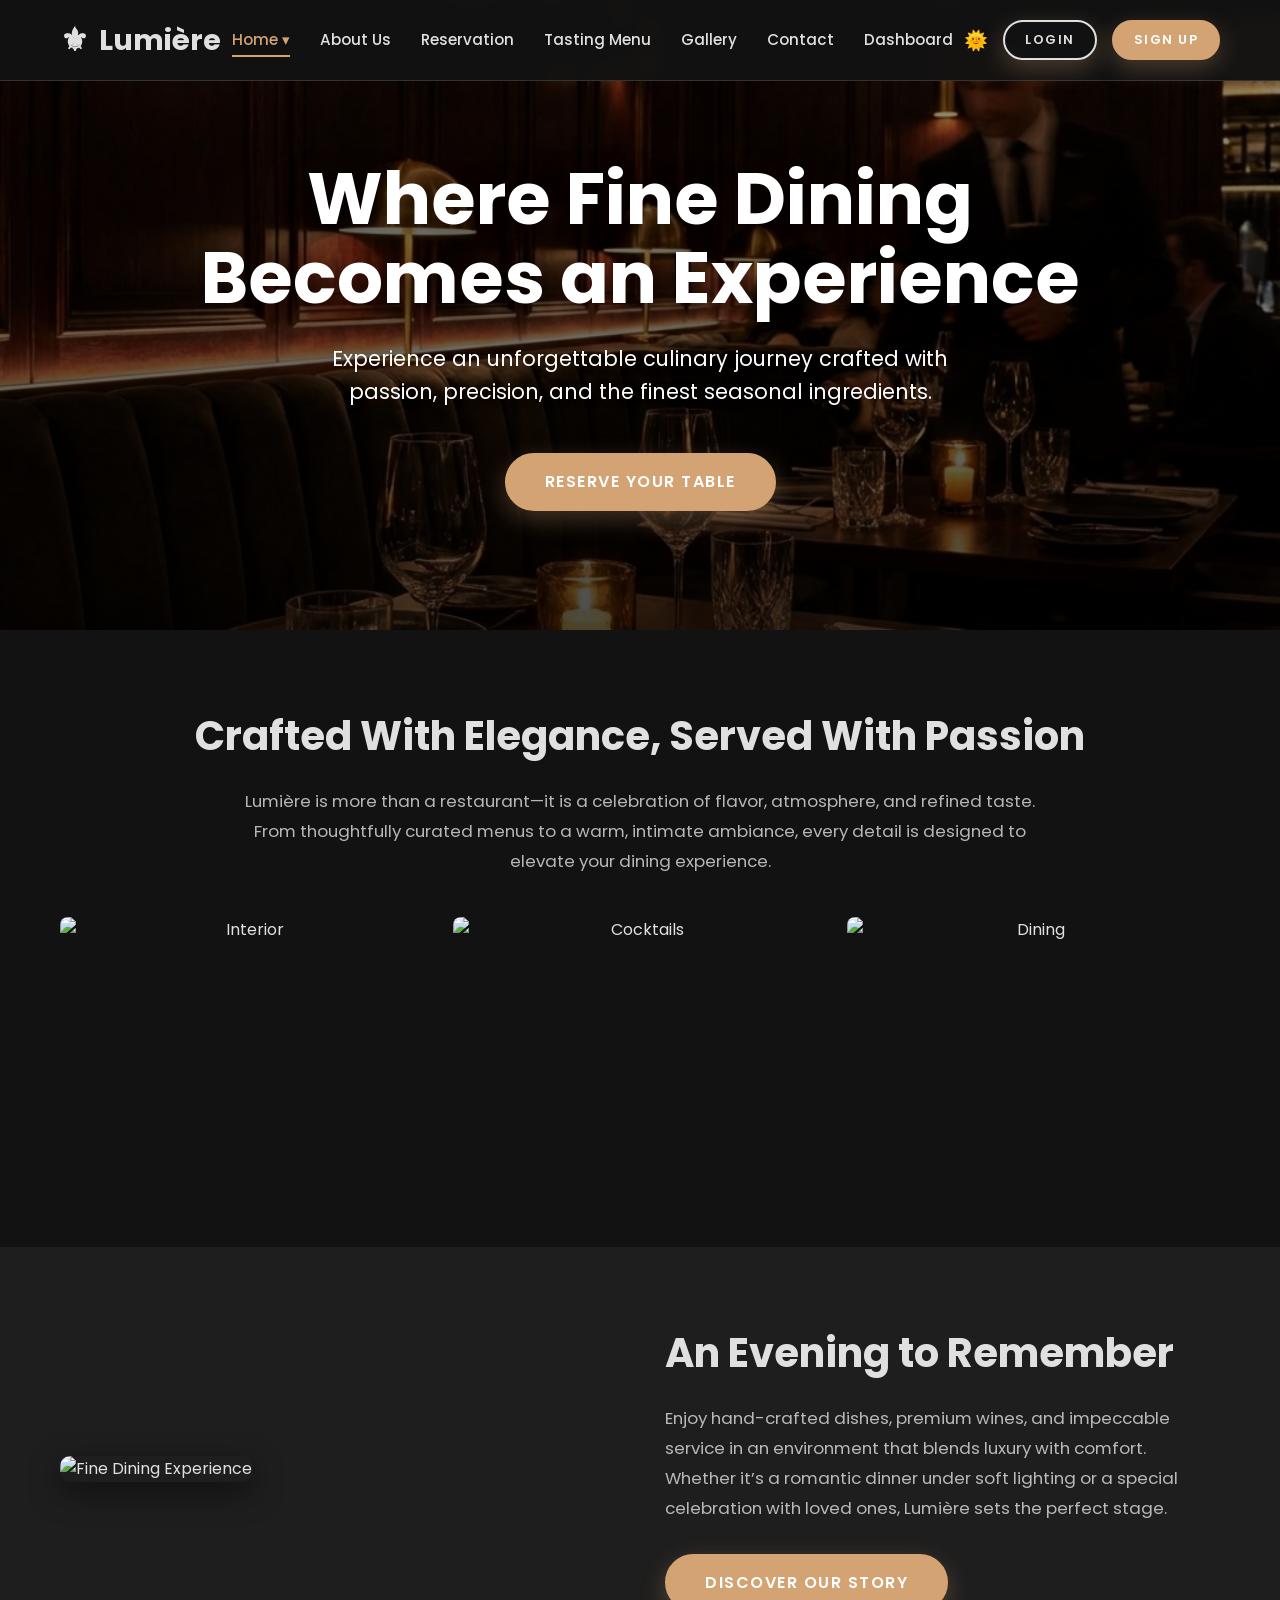
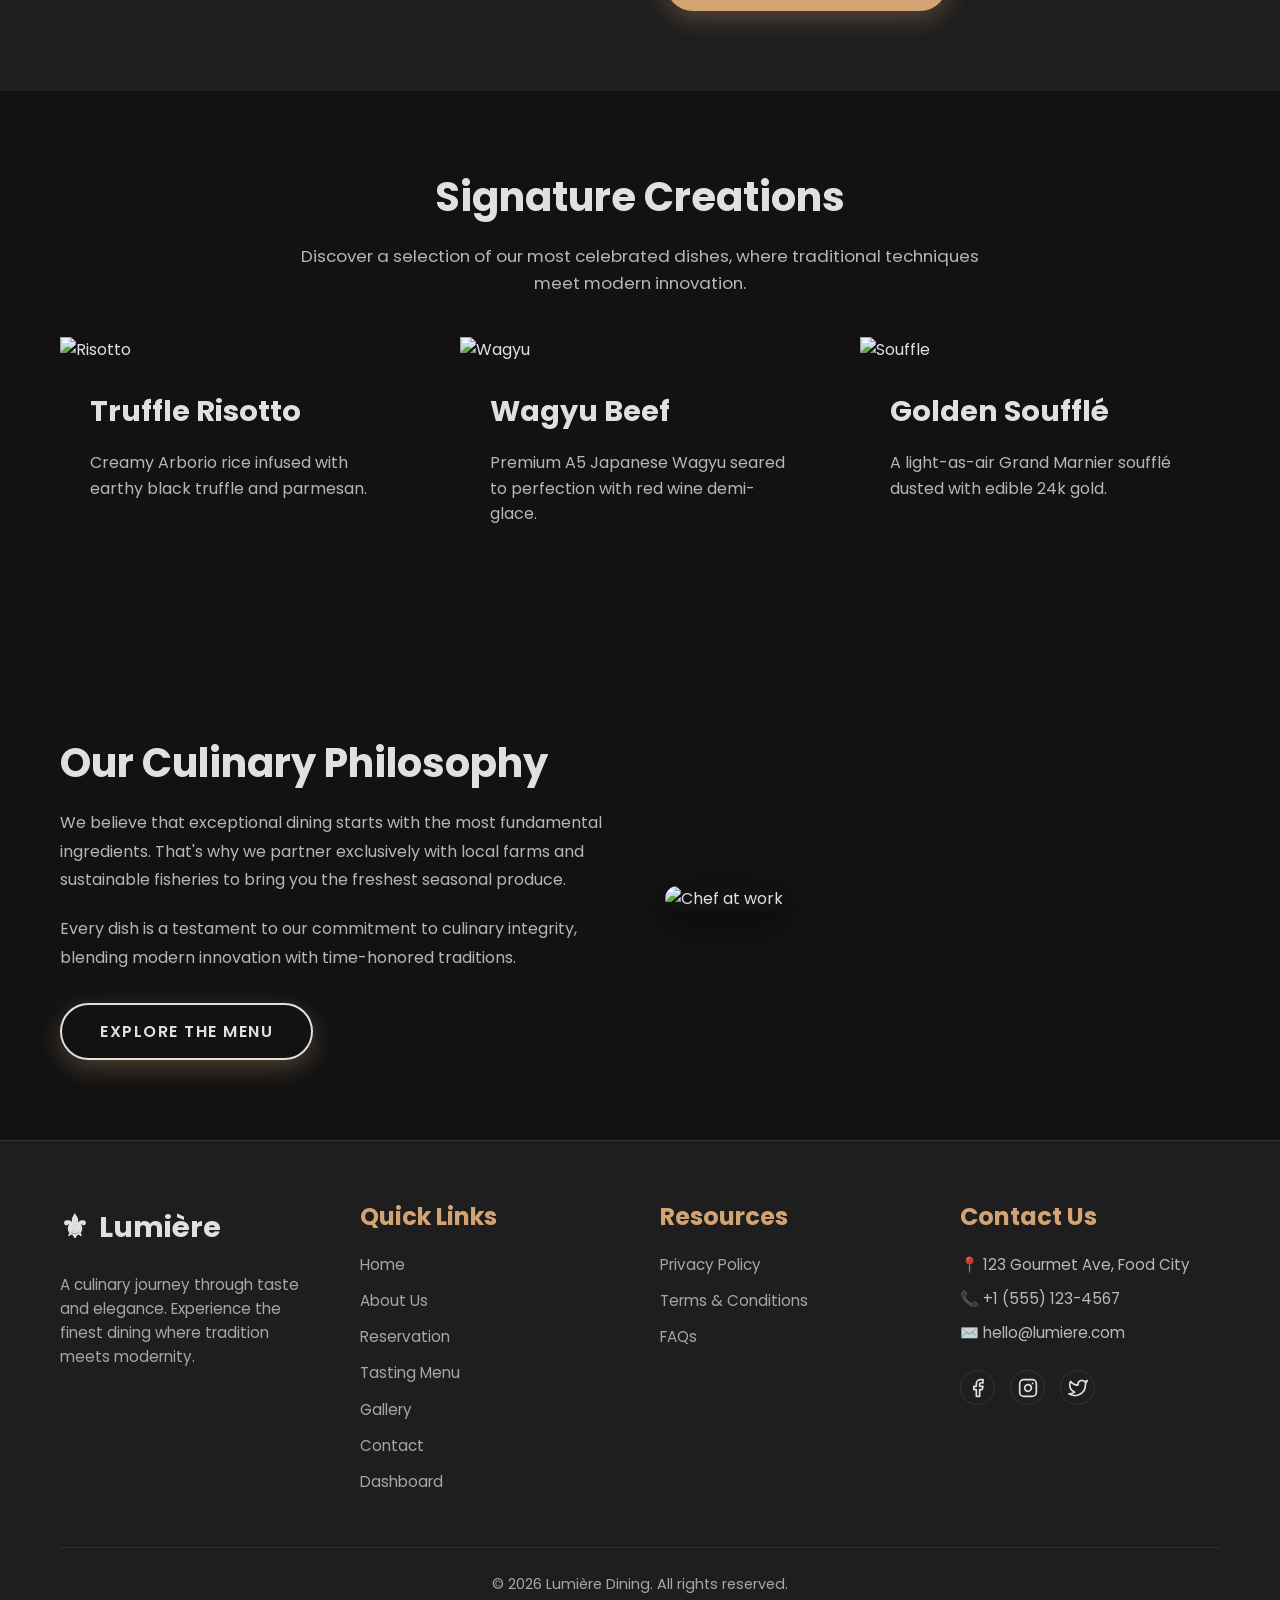
==== index.html @ c0570943 "section" ====
<!DOCTYPE html>
<html lang="en">

<head>
    <meta charset="UTF-8">
    <meta name="viewport" content="width=device-width, initial-scale=1.0">
    <title>Lumière Dining | Premium Culinary Experience</title>
    <link rel="stylesheet" href="css/style.css">
    <link rel="icon"
        href="data:image/svg+xml,<svg xmlns=%22http://www.w3.org/2000/svg%22 viewBox=%220 0 100 100%22><text y=%22.9em%22 font-size=%2290%22>⚜</text></svg>">
</head>

<body data-theme="dark">

    <!-- Header -->
    <header>
        <div class="container">
            <nav class="navbar">
                <a href="index.html" class="logo">
                    <!-- Placeholder Logo -->
                    <span style="font-size: 2rem;">⚜</span> Lumière
                </a>

                <ul class="nav-links">
                    <li class="nav-item dropdown">
                        <a href="index.html" class="active">Home ▾</a>
                        <ul class="dropdown-menu">
                            <li><a href="index.html">Home 1 (Classic)</a></li>
                            <li><a href="home-2.html">Home 2 (Modern)</a></li>
                        </ul>
                    </li>
                    <li class="nav-item"><a href="about.html">About Us</a></li>
                    <li class="nav-item"><a href="reservation.html">Reservation</a></li>
                    <li class="nav-item"><a href="menu.html">Tasting Menu</a></li>
                    <li class="nav-item"><a href="gallery.html">Gallery</a></li>
                    <li class="nav-item"><a href="contact.html">Contact</a></li>
                    <li class="nav-item"><a href="dashboard.html">Dashboard</a></li>
                </ul>

                <div class="nav-buttons">
                    <button class="theme-toggle" id="theme-toggle"><span>🌞</span></button>
                    <a href="login.html" class="btn btn-outline" style="padding: 8px 20px; font-size: 0.8rem;">Login</a>
                    <a href="signup.html" class="btn" style="padding: 8px 20px; font-size: 0.8rem;">Sign Up</a>
                </div>

                <div class="hamburger">☰</div>
            </nav>
        </div>
    </header>

    <!-- Hero Section -->
    <section class="premium-hero" id="hero">
        <div class="hero-content">
            <h1 class="fade-in">Where Fine Dining Becomes an Experience</h1>
            <p class="fade-in">Experience an unforgettable culinary journey crafted with passion, precision, and the
                finest seasonal ingredients.</p>
            <a href="reservation.html" class="btn fade-in">Reserve Your Table</a>
        </div>
    </section>

    <!-- Content Sections (Min 5) -->
    <!-- Section 1: About Preview -->
    <section style="text-align: center;">
        <div class="container">
            <h2 class="fade-in" style="margin-bottom: 24px;">Crafted With Elegance, Served With Passion</h2>
            <p class="fade-in"
                style="max-width: 800px; margin: 0 auto 20px auto; line-height: 1.8; opacity: 0.8; font-size: 1.05rem;">
                Lumière is more than a restaurant—it is a celebration of flavor, atmosphere, and refined taste. From
                thoughtfully curated menus to a warm, intimate ambiance, every detail is designed to elevate your dining
                experience.
            </p>
            <div class="fade-in"
                style="display: grid; grid-template-columns: repeat(auto-fit, minmax(250px, 1fr)); gap: 20px; margin-top: 40px;">
                <img src="https://images.unsplash.com/photo-1517248135467-4c7edcad34c4?auto=format&fit=crop&w=600&q=80"
                    alt="Interior" style="width: 100%; border-radius: 8px; height: 250px; object-fit: cover;">
                <img src="https://images.unsplash.com/photo-1559339352-11d035aa65de?auto=format&fit=crop&w=600&q=80"
                    alt="Cocktails" style="width: 100%; border-radius: 8px; height: 250px; object-fit: cover;">
                <img src="https://images.pexels.com/photos/1267320/pexels-photo-1267320.jpeg?auto=compress&cs=tinysrgb&w=600"
                    alt="Dining" style="width: 100%; border-radius: 8px; height: 250px; object-fit: cover;">
            </div>
        </div>
    </section>

    <!-- Section 2: Signature Experience -->
    <section style="background-color: var(--card-bg);">
        <div class="container signature-experience-grid">
            <div class="slide-in-left">
                <img src="https://images.unsplash.com/photo-1544148103-0773bf10d330?auto=format&fit=crop&w=800&q=80"
                    alt="Fine Dining Experience" style="width: 100%; border-radius: 10px; box-shadow: var(--shadow);">
            </div>
            <div class="fade-in">
                <h2 style="margin-bottom: 24px;">An Evening to Remember</h2>
                <p style="line-height: 1.8; opacity: 0.8; font-size: 1.05rem; margin-bottom: 30px;">
                    Enjoy hand-crafted dishes, premium wines, and impeccable service in an environment that blends
                    luxury
                    with comfort. Whether it’s a romantic dinner under soft lighting or a special celebration with loved
                    ones, Lumière sets the perfect stage.
                </p>
                <a href="about.html" class="btn">Discover Our Story</a>
            </div>
        </div>
    </section>

    <!-- Section 3: Featured Dishes -->
    <section>
        <div class="container">
            <h2 class="fade-in" style="text-align: center; margin-bottom: 20px;">Signature Creations</h2>
            <p class="fade-in"
                style="text-align: center; max-width: 700px; margin: 0 auto 40px auto; opacity: 0.8; line-height: 1.6; font-size: 1.05rem;">
                Discover a selection of our most celebrated dishes, where traditional techniques meet modern innovation.
            </p>
            <div style="display: grid; grid-template-columns: repeat(auto-fit, minmax(300px, 1fr)); gap: 40px;">
                <div class="pop-in menu-card">
                    <div class="menu-img">
                        <img src="https://images.unsplash.com/photo-1626645738196-c2a7c87a8f58?auto=format&fit=crop&w=400&q=80"
                            alt="Risotto">
                    </div>
                    <div style="padding: 30px;">
                        <h3>Truffle Risotto</h3>
                        <p style="opacity: 0.8;">Creamy Arborio rice infused with earthy black truffle and parmesan.</p>
                    </div>
                </div>
                <div class="pop-in menu-card" style="transition-delay: 0.2s;">
                    <div class="menu-img">
                        <img src="https://images.unsplash.com/photo-1544025162-d76694265947?auto=format&fit=crop&w=400&q=80"
                            alt="Wagyu">
                    </div>
                    <div style="padding: 30px;">
                        <h3>Wagyu Beef</h3>
                        <p style="opacity: 0.8;">Premium A5 Japanese Wagyu seared to perfection with red wine
                            demi-glace.</p>
                    </div>
                </div>
                <div class="pop-in menu-card" style="transition-delay: 0.3s;">
                    <div class="menu-img">
                        <img src="https://images.unsplash.com/photo-1579372786545-d24232daf58c?auto=format&fit=crop&w=400&q=80"
                            alt="Souffle">
                    </div>
                    <div style="padding: 30px;">
                        <h3>Golden Soufflé</h3>
                        <p style="opacity: 0.8;">A light-as-air Grand Marnier soufflé dusted with edible 24k gold.</p>
                    </div>
                </div>
            </div>
        </div>
    </section>

    <!-- Section 5: Culinary Standards -->
    <section>
        <div class="container"
            style="display: grid; grid-template-columns: repeat(auto-fit, minmax(300px, 1fr)); gap: 50px; align-items: center;">
            <div class="fade-in">
                <h2>Our Culinary Philosophy</h2>
                <p style="opacity: 0.8; line-height: 1.8; margin-top: 20px;">
                    We believe that exceptional dining starts with the most fundamental ingredients. That's why we
                    partner exclusively with local farms and sustainable fisheries to bring you the freshest seasonal
                    produce.
                </p>
                <p style="opacity: 0.8; line-height: 1.8; margin-top: 15px;">
                    Every dish is a testament to our commitment to culinary integrity, blending modern innovation with
                    time-honored traditions.
                </p>
                <div style="margin-top: 30px;">
                    <a href="menu.html" class="btn btn-outline">Explore the Menu</a>
                </div>
            </div>
            <div class="slide-in-right">
                <img src="https://images.unsplash.com/photo-1600565193348-f74bd3c7ccdf?auto=format&fit=crop&w=800&q=80"
                    alt="Chef at work" style="width: 100%; border-radius: 15px; box-shadow: var(--shadow);">
            </div>
        </div>
    </section>

    <!-- Footer -->
    <footer>
        <div class="container">
            <div class="footer-content">
                <!-- Section 1: Logo & Description -->
                <div class="footer-section">
                    <div class="logo">
                        <span style="font-size: 2rem;">⚜</span> Lumière
                    </div>
                    <p style="margin-top: 20px; opacity: 0.7;">
                        A culinary journey through taste and elegance. Experience the finest dining where tradition
                        meets modernity.
                    </p>
                </div>

                <!-- Section 2: Quick Links -->
                <div class="footer-section">
                    <h3>Quick Links</h3>
                    <ul class="footer-links">
                        <li><a href="index.html">Home</a></li>
                        <li><a href="about.html">About Us</a></li>
                        <li><a href="reservation.html">Reservation</a></li>
                        <li><a href="menu.html">Tasting Menu</a></li>
                        <li><a href="gallery.html">Gallery</a></li>
                        <li><a href="contact.html">Contact</a></li>
                        <li><a href="dashboard.html">Dashboard</a></li>
                    </ul>
                </div>

                <!-- Section 3: Resources -->
                <div class="footer-section">
                    <h3>Resources</h3>
                    <ul class="footer-links">
                        <li><a href="#">Privacy Policy</a></li>
                        <li><a href="#">Terms & Conditions</a></li>
                        <li><a href="#">FAQs</a></li>
                    </ul>
                </div>

                <!-- Section 4: Contact Info -->
                <div class="footer-section">
                    <h3>Contact Us</h3>
                    <div style="opacity: 0.8; margin-bottom: 20px;">
                        <p style="margin-bottom: 10px;">📍 123 Gourmet Ave, Food City</p>
                        <p style="margin-bottom: 10px;">📞 +1 (555) 123-4567</p>
                        <p>✉️ hello@lumiere.com</p>
                    </div>
                    <div class="social-icons">
                        <a href="#" class="social-icon" title="Facebook">
                            <svg viewBox="0 0 24 24" width="20" height="20" stroke="currentColor" stroke-width="2"
                                fill="none" stroke-linecap="round" stroke-linejoin="round">
                                <path d="M18 2h-3a5 5 0 0 0-5 5v3H7v4h3v8h4v-8h3l1-4h-4V7a1 1 0 0 1 1-1h3z"></path>
                            </svg>
                        </a>
                        <a href="#" class="social-icon" title="Instagram">
                            <svg viewBox="0 0 24 24" width="20" height="20" stroke="currentColor" stroke-width="2"
                                fill="none" stroke-linecap="round" stroke-linejoin="round">
                                <rect x="2" y="2" width="20" height="20" rx="5" ry="5"></rect>
                                <path d="M16 11.37A4 4 0 1 1 12.63 8 4 4 0 0 1 16 11.37z"></path>
                                <line x1="17.5" y1="6.5" x2="17.51" y2="6.5"></line>
                            </svg>
                        </a>
                        <a href="#" class="social-icon" title="Twitter">
                            <svg viewBox="0 0 24 24" width="20" height="20" stroke="currentColor" stroke-width="2"
                                fill="none" stroke-linecap="round" stroke-linejoin="round">
                                <path
                                    d="M23 3a10.9 10.9 0 0 1-3.14 1.53 4.48 4.48 0 0 0-7.86 3v1A10.66 10.66 0 0 1 3 4s-4 9 5 13a11.64 11.64 0 0 1-7 2c9 5 20 0 20-11.5a4.5 4.5 0 0 0-.08-.83A7.72 7.72 0 0 0 23 3z">
                                </path>
                            </svg>
                        </a>
                    </div>
                </div>
            </div>

            <div class="footer-bottom">
                &copy; 2026 Lumière Dining. All rights reserved.
            </div>
        </div>
    </footer>

    <!-- Back to Top Button -->
    <button id="back-to-top" title="Go to top">↑</button>

    <script src="js/main.js"></script>
</body>

</html>
---- css/style.css ----
@import url('https://fonts.googleapis.com/css2?family=Poppins:ital,wght@0,300;0,400;0,500;0,600;0,700;1,400&display=swap');

:root {
    /* Light Theme */
    --bg-color: #f8f5f2;
    --text-color: #2c2c2c;
    --primary-color: #d4a373;
    /* Gold/Bronze */
    --secondary-color: #2c2c2c;
    --accent-color: #e07a5f;
    --nav-bg: rgba(255, 255, 255, 0.95);
    --card-bg: #ffffff;
    --shadow: 0 10px 30px rgba(0, 0, 0, 0.1);
    --border-color: #e5e5e5;
}

[data-theme="dark"] {
    /* Dark Theme */
    --bg-color: #121212;
    --text-color: #e0e0e0;
    --primary-color: #d4a373;
    --secondary-color: #ffffff;
    --accent-color: #e07a5f;
    --nav-bg: rgba(18, 18, 18, 0.95);
    --card-bg: #1e1e1e;
    --shadow: 0 10px 30px rgba(0, 0, 0, 0.5);
    --border-color: #333333;
}

* {
    margin: 0;
    padding: 0;
    box-sizing: border-box;
}

html {
    scroll-behavior: smooth;
    font-size: 16px;
}

body {
    font-family: 'Poppins', sans-serif;
    background-color: var(--bg-color);
    color: var(--text-color);
    transition: background-color 0.3s ease, color 0.3s ease;
    overflow-x: hidden;
    line-height: 1.6;
    overflow-wrap: break-word;
    word-wrap: break-word;
}

h1,
h2,
h3,
h4,
h5,
h6 {
    font-family: 'Poppins', sans-serif;
    font-weight: 700;
    line-height: 1.3;
    overflow-wrap: break-word;
    /* Ensure headings wrap on mobile */
    word-wrap: break-word;
}

h1 {
    font-size: 3.5rem;
}

h2 {
    font-size: 2.5rem;
}

h3 {
    font-size: 1.8rem;
}

@media (max-width: 768px) {
    h1 {
        font-size: 2.5rem;
    }

    h2 {
        font-size: 2rem;
    }

    h3 {
        font-size: 1.5rem;
    }

    p {
        font-size: 1rem;
    }
}

@media (max-width: 480px) {
    h1 {
        font-size: 1.8rem;
        /* Slightly smaller for very small screens */
    }

    h2 {
        font-size: 1.5rem;
    }

    h3 {
        font-size: 1.2rem;
    }
}

/* Responsive Image Class */
.responsive-landscape-img {
    width: 100%;
    height: 500px;
    object-fit: cover;
    border-radius: 20px;
    box-shadow: var(--shadow);
}

@media (max-width: 768px) {
    .responsive-landscape-img {
        height: 350px;
    }
}

@media (max-width: 480px) {
    .responsive-landscape-img {
        height: 250px;
    }
}

a {
    text-decoration: none;
    color: inherit;
    transition: all 0.3s ease;
}

ul {
    list-style: none;
}

/* Container */
.container {
    max-width: 1200px;
    margin: 0 auto;
    padding: 0 20px;
}

section {
    padding: 120px 0;
    /* Editorial spacing for premium feel */
}

/* Button Styles */
.btn {
    display: inline-block;
    padding: 14px 38px;
    background-color: var(--primary-color);
    color: #ffffff;
    font-family: 'Poppins', sans-serif;
    font-size: 1rem;
    font-weight: 600;
    text-transform: uppercase;
    letter-spacing: 1.5px;
    border-radius: 50px;
    /* Pillow shape */
    border: 2px solid var(--primary-color);
    cursor: pointer;
    transition: all 0.4s cubic-bezier(0.165, 0.84, 0.44, 1);
    box-shadow: 0 8px 25px rgba(212, 163, 115, 0.3);
}

.btn:hover {
    background-color: transparent;
    color: var(--primary-color);
    transform: translateY(-5px);
    box-shadow: 0 15px 35px rgba(212, 163, 115, 0.5);
}

.btn-outline {
    background-color: transparent;
    border: 2px solid var(--text-color);
    color: var(--text-color);
}

.btn-outline:hover {
    background-color: var(--text-color);
    color: var(--bg-color);
}

/* Header & Navbar */
header {
    position: fixed;
    top: 0;
    left: 0;
    width: 100%;
    z-index: 1000;
    background-color: var(--nav-bg);
    backdrop-filter: blur(10px);
    border-bottom: 1px solid var(--border-color);
    transition: all 0.3s ease;
}

.navbar {
    display: flex;
    justify-content: space-between;
    align-items: center;
    height: 80px;
}

.logo {
    font-family: 'Poppins', sans-serif;
    font-size: 1.8rem;
    font-weight: 700;
    display: flex;
    align-items: center;
    gap: 10px;
}

.logo img {
    height: 40px;
    width: auto;
}

.nav-links {
    display: flex;
    gap: 30px;
}

.nav-item {
    position: relative;
    font-weight: 500;
    font-size: 0.95rem;
}

.nav-item a:hover,
.nav-item a.active {
    color: var(--primary-color);
}

.nav-item a.active::after {
    content: '';
    position: absolute;
    bottom: -5px;
    left: 0;
    width: 100%;
    height: 2px;
    background-color: var(--primary-color);
}

/* Dropdown */
.dropdown {
    position: relative;
}

.dropdown-menu {
    position: absolute;
    top: 100%;
    left: 0;
    background-color: var(--card-bg);
    min-width: 180px;
    box-shadow: var(--shadow);
    opacity: 0;
    visibility: hidden;
    transform: translateY(10px);
    transition: all 0.3s ease;
    border-radius: 8px;
    padding: 10px 0;
    z-index: 1001;
}

.dropdown:hover .dropdown-menu {
    opacity: 1;
    visibility: visible;
    transform: translateY(0);
}

.dropdown-menu li a {
    display: block;
    padding: 10px 20px;
    color: var(--text-color);
}

.dropdown-menu li a:hover {
    background-color: rgba(212, 163, 115, 0.1);
    color: var(--primary-color);
    padding-left: 25px;
    /* Slight movement */
}

/* Nav Buttons */
.nav-buttons {
    display: flex;
    align-items: center;
    gap: 15px;
}

.theme-toggle {
    background: none;
    border: none;
    cursor: pointer;
    font-size: 1.2rem;
    color: var(--text-color);
    transition: transform 0.3s ease;
}

.theme-toggle:hover {
    transform: rotate(15deg);
}

/* Animations */
/* Mobile Navbar Fix for Overflow */
@media (max-width: 550px) {
    .container {
        padding: 0 15px;
        /* Reduced padding to give more space for content */
    }

    .navbar {
        height: 70px;
    }

    .logo {
        font-size: 1.3rem;
    }

    .nav-buttons .btn,
    .nav-buttons .btn-outline {
        display: none;
        /* Hide buttons on mobile to prevent navbar crowding */
    }

    .theme-toggle {
        font-size: 1.1rem;
    }

    .hamburger {
        font-size: 1.4rem;
        margin-left: 5px;
    }
}

.fade-in {
    opacity: 0;
    transform: translateY(20px);
    transition: opacity 0.8s ease, transform 0.8s ease;
}

.fade-in.visible {
    opacity: 1;
    transform: translateY(0);
}

.slide-in-left {
    opacity: 0;
    transform: translateX(-50px);
    transition: opacity 0.8s ease, transform 0.8s ease;
}

.slide-in-left.visible {
    opacity: 1;
    transform: translateX(0);
}

.reveal-text {
    position: relative;
    overflow: hidden;
}

.reveal-text::after {
    content: '';
    position: absolute;
    top: 0;
    left: 0;
    width: 100%;
    height: 100%;
    background-color: var(--primary-color);
    transform: translateX(-100%);
    transition: transform 0.6s cubic-bezier(0.77, 0, 0.175, 1);
}

.reveal-text.visible::after {
    transform: translateX(100%);
}

.pop-in {
    opacity: 0;
    transform: scale(0.9);
    transition: opacity 0.6s cubic-bezier(0.175, 0.885, 0.32, 1.275), transform 0.6s cubic-bezier(0.175, 0.885, 0.32, 1.275);
}

.pop-in.visible {
    opacity: 1;
    transform: scale(1);
}

/* Mobile Menu */
.hamburger {
    display: none;
    cursor: pointer;
}

/* Unified Premium Hero System */
.premium-hero {
    position: relative;
    width: 100%;
    min-height: 70vh;
    /* Consistent hero height across pages */
    display: flex;
    flex-direction: column;
    align-items: center;
    justify-content: center;
    text-align: center;
    color: #ffffff;
    overflow: hidden;
    padding: 120px 20px 80px 20px;
    background-size: cover;
    background-position: center;
    background-repeat: no-repeat;
}

.premium-hero::before {
    content: '';
    position: absolute;
    top: 0;
    left: 0;
    width: 100%;
    height: 100%;
    background: linear-gradient(rgba(0, 0, 0, 0.4), rgba(0, 0, 0, 0.7));
    z-index: 1;
}

.hero-content {
    position: relative;
    z-index: 2;
    max-width: 900px;
    width: 100%;
    display: flex;
    flex-direction: column;
    align-items: center;
    justify-content: center;
}

.hero-content h1 {
    font-size: 4.5rem;
    /* Bold, editorial typography */
    margin: 0 0 24px 0;
    /* Reset for perfect centering */
    line-height: 1.1;
    font-weight: 700;
    text-shadow: 0 10px 30px rgba(0, 0, 0, 0.5);
}

.hero-content p {
    font-size: 1.3rem;
    margin: 0 0 45px 0;
    /* Clear spacing before button */
    max-width: 700px;
    opacity: 0.95;
    line-height: 1.6;
    text-shadow: 0 2px 10px rgba(0, 0, 0, 0.3);
}

@media (max-width: 768px) {
    .premium-hero {
        min-height: 50vh;
        padding: 100px 20px 60px 20px;
    }

    .hero-content h1 {
        font-size: 2.8rem;
    }

    .hero-content p {
        font-size: 1.1rem;
    }
}

/* Default Hero Styles (Desktop) */
#hero {
    background-image: url('../images/hero_bg.jpg');
}

/* Home 2 Tablet & Mobile Fixes */
.reservation-grid,
.contact-grid {
    gap: 30px;
}

/* Specific Home 2 Mobile Query to fix Image Visibility and Stacking */
@media (max-width: 768px) {

    /* Home 2 Hero Specifics */
    .home2-hero-container {
        display: flex !important;
        flex-direction: column-reverse !important;
        /* Forces Image (2nd child) to be on TOP */
        gap: 20px !important;
    }

    .home2-hero-image {
        width: 100% !important;
        max-width: 100% !important;
    }

    .home2-hero-image>div {
        height: 300px !important;
        /* Ensure image has explicit height on mobile */
        max-width: 100% !important;
    }

    .home2-hero-text h1 {
        font-size: 1.8rem !important;
        /* Balanced size for mobile - not too small, not too big */
        line-height: 1.2;
    }

    .home2-hero-text p {
        font-size: 1rem !important;
        max-width: 100% !important;
    }

    /* General responsive padding adjustments */
    section {
        padding: 60px 0 !important;
        /* Balanced spacing */
        min-height: auto !important;
        /* Allow sections to shrink */
    }
}

/* Tablet Optimizations for Home 2 */
@media (max-width: 1024px) {
    .home2-hero {
        padding-top: 120px !important;
        /* Account for navbar */
        min-height: auto !important;
        padding-bottom: 40px !important;
    }

    .home2-hero-container {
        gap: 30px;
    }

    /* Ensure no massive gaps throughout the page on tablet */
    section {
        padding: 50px 0;
    }
}


@media (max-width: 968px) {
    .nav-links {
        display: none;
        position: absolute;
        top: 80px;
        left: 0;
        width: 100%;
        background-color: var(--nav-bg);
        /* Use nav-bg for consistency */
        flex-direction: column;
        padding: 30px 20px;
        box-shadow: var(--shadow);
        border-bottom: 2px solid var(--primary-color);
        z-index: 1000;
        text-align: center;
    }

    .nav-links.active {
        display: flex;
    }

    .nav-item {
        font-size: 1.2rem;
        margin-bottom: 20px;
    }

    .hamburger {
        display: block;
        font-size: 1.6rem;
    }

    .dropdown-menu {
        position: static;
        opacity: 1;
        visibility: visible;
        transform: none;
        box-shadow: none;
        background: transparent;
        padding: 0;
        margin-top: 10px;
    }
}

/* Section Basics - Optimized Spacing */
section {
    padding: 80px 0;
    /* Increased for better breathing room */
    position: relative;
    /* Ensure containment */
    z-index: 1;
    /* Prevent overlap issues */
}

/* Ensure sections with background images have proper spacing and behavior */
section[style*="background"] {
    padding: 80px 0 !important;
    background-size: cover !important;
    background-position: center !important;
    background-repeat: no-repeat !important;
}

/* Global Heading Spacing & Consistency */
h1,
h2,
h3 {
    margin-bottom: 20px;
    /* Standardized from 24px/various */
}

p {
    margin-bottom: 20px;
    /* Consistent paragraph spacing */
}

/* Stats Header Styling */
.stats-header {
    text-align: center;
    max-width: 800px;
    margin: 0 auto 50px auto;
}

.stats-header h2 {
    margin-bottom: 20px;
    font-size: 2.5rem;
}

.stats-header p {
    font-size: 1.1rem;
    line-height: 1.8;
    opacity: 0.9;
}

/* Tablet Optimizations */
@media (max-width: 1024px) {
    section {
        padding: 60px 0;
    }

    section[style*="background"] {
        padding: 80px 0 !important;
    }
}

/* Mobile Optimizations */
@media (max-width: 768px) {
    section {
        padding: 50px 0 !important;
        /* Force compact but adequate spacing */
    }

    section[style*="background"] {
        padding: 60px 0 !important;
    }

    .stats-header h2 {
        font-size: 2rem;
    }
}

/* About Page Layout */
.about-content-grid {
    display: grid;
    grid-template-columns: 1fr 1fr;
    gap: 60px;
    align-items: center;
    margin-bottom: 60px;
    /* Reduced from 100px */
}

.about-content-grid.reverse {
    direction: rtl;
    /* Swap columns on desktop visually */
}

.about-content-grid.reverse>* {
    direction: ltr;
    /* Reset text direction for children */
}

/* Global Responsive Image */
img {
    max-width: 100%;
    height: auto;
    object-fit: cover;
}

@media (max-width: 768px) {
    .container {
        padding: 0 20px;
    }

    .about-content-grid {
        display: flex;
        flex-direction: column;
        margin-bottom: 60px;
        gap: 40px;
        direction: ltr !important;
        text-align: center;
        /* Center text on mobile */
    }

    .about-content-grid ul {
        display: inline-block;
        text-align: left;
        /* Keep list items left-aligned for readability */
        margin-top: 20px;
    }

    .about-img {
        height: auto !important;
        width: 100%;
        max-height: 500px;
        object-fit: cover;
        margin: 0 auto;
        /* Center image */
        display: block;
    }
}

/* Footer */
footer {
    background-color: var(--card-bg);
    padding: 60px 0 20px;
    /* Reduced top padding */
    border-top: 1px solid var(--border-color);
    font-size: 0.95rem;
}

.footer-content {
    display: grid;
    grid-template-columns: repeat(auto-fit, minmax(220px, 1fr));
    gap: 40px;
    margin-bottom: 40px;
    /* Reduced from 50px */
    text-align: left;
}

.footer-section h3 {
    margin-bottom: 20px;
    font-size: 1.5rem;
    color: var(--primary-color);
    font-family: 'Poppins', sans-serif;
}

.footer-section h4 {
    margin-bottom: 20px;
    font-size: 1.1rem;
    color: var(--text-color);
    font-weight: 600;
}

.footer-links li {
    margin-bottom: 12px;
}

.footer-links a {
    opacity: 0.7;
    transition: all 0.3s ease;
    display: inline-block;
}

.footer-links a:hover {
    opacity: 1;
    color: var(--primary-color);
    transform: translateX(5px);
}

.social-icons {
    display: flex;
    gap: 15px;
    margin-top: 25px;
}

.social-icon {
    width: 35px;
    height: 35px;
    border: 1px solid var(--border-color);
    border-radius: 50%;
    display: flex;
    align-items: center;
    justify-content: center;
    transition: all 0.3s ease;
    color: var(--text-color);
}

.social-icon:hover {
    background-color: var(--primary-color);
    color: #fff;
    border-color: var(--primary-color);
    transform: translateY(-3px);
}

.footer-bottom {
    padding-top: 25px;
    border-top: 1px solid var(--border-color);
    font-size: 0.9rem;
    opacity: 0.7;
    text-align: center;
}

/* Back to Top */
#back-to-top {
    position: fixed;
    bottom: 20px;
    right: 20px;
    background-color: var(--primary-color);
    color: #fff;
    width: 45px;
    height: 45px;
    border-radius: 50%;
    display: flex;
    align-items: center;
    justify-content: center;
    cursor: pointer;
    box-shadow: 0 5px 15px rgba(0, 0, 0, 0.3);
    opacity: 0;
    visibility: hidden;
    transform: translateY(20px);
    transition: all 0.3s ease;
    z-index: 900;
    font-size: 1.2rem;
    border: none;
}

#back-to-top.visible {
    opacity: 1;
    visibility: visible;
    transform: translateY(0);
}

#back-to-top:hover {
    transform: translateY(-5px);
    background-color: var(--accent-color);
}

/* Form Styles */
.form-group {
    margin-bottom: 20px;
}

.form-group label {
    display: block;
    margin-bottom: 8px;
    font-weight: 500;
}

.form-control {
    width: 100%;
    padding: 12px 15px;
    background-color: transparent;
    border: 1px solid var(--border-color);
    color: var(--text-color);
    font-family: 'Poppins', sans-serif;
    border-radius: 5px;
    transition: border-color 0.3s ease;
}

.form-control:focus {
    outline: none;
    border-color: var(--primary-color);
}

/* Modal */
.modal {
    position: fixed;
    top: 0;
    left: 0;
    width: 100%;
    height: 100%;
    background: rgba(0, 0, 0, 0.5);
    display: flex;
    justify-content: center;
    align-items: center;
    z-index: 2000;
    opacity: 0;
    visibility: hidden;
    transition: all 0.3s ease;
}

.modal.active {
    opacity: 1;
    visibility: visible;
}

.modal-content {
    background: var(--card-bg);
    padding: 40px;
    border-radius: 10px;
    text-align: center;
    max-width: 500px;
    width: 90%;
    transform: translateY(20px);
    transition: transform 0.3s ease;
    box-shadow: var(--shadow);
}

.modal.active .modal-content {
    transform: translateY(0);
}

/* Pop-up Animation */
@keyframes popUp {
    0% {
        opacity: 0;
        transform: scale(0.8);
    }

    100% {
        opacity: 1;
        transform: scale(1);
    }
}

.pop-up {
    animation: popUp 0.6s cubic-bezier(0.175, 0.885, 0.32, 1.275) forwards;
}

/* Social Buttons */
.social-btn {
    display: flex;
    align-items: center;
    justify-content: center;
    flex: 1;
    padding: 12px;
    border: 1px solid var(--border-color);
    border-radius: 50px;
    background-color: var(--card-bg);
    color: var(--text-color);
    font-weight: 500;
    cursor: pointer;
    transition: all 0.3s ease;
    gap: 10px;
}

.social-btn:hover {
    transform: translateY(-2px);
    box-shadow: 0 5px 15px rgba(0, 0, 0, 0.1);
    border-color: var(--primary-color);
}

.social-grid {
    display: flex;
    gap: 15px;
    margin-top: 5px;
    margin-bottom: 25px;
}

@media (max-width: 480px) {
    .social-grid {
        flex-direction: column;
        gap: 10px;
    }
}

.social-btn img,
.social-btn svg {
    width: 20px;
    height: 20px;
}

.divider {
    display: flex;
    align-items: center;
    margin: 20px 0;
    opacity: 0.6;
}

.divider::before,
.divider::after {
    content: '';
    flex: 1;
    height: 1px;
    background: var(--border-color);
}

.divider span {
    padding: 0 10px;
    font-size: 0.9rem;
}

.back-home {
    display: inline-block;
    margin-top: 20px;
    color: var(--primary-color);
    font-size: 0.9rem;
    text-decoration: none;
    transition: letter-spacing 0.3s ease;
}

/* Standard Grid for Pages */
.contact-grid {
    display: grid;
    grid-template-columns: repeat(auto-fit, minmax(280px, 1fr));
    /* Reduced from 350px for mobile */
    gap: 40px;
    align-items: start;
}

@media (max-width: 768px) {
    .contact-grid {
        grid-template-columns: 1fr;
    }
}

/* Reservation Grid */
.reservation-grid {
    display: grid;
    grid-template-columns: 1fr 1fr;
    gap: 0;
    box-shadow: var(--shadow);
    border-radius: 15px;
    overflow: hidden;
    background: var(--card-bg);
}

.reservation-image-col {
    background-image: url('https://images.pexels.com/photos/941861/pexels-photo-941861.jpeg?auto=compress&cs=tinysrgb&w=800');
    background-size: cover;
    background-position: center;
    position: relative;
    display: flex;
    align-items: center;
    justify-content: center;
    padding: 40px;
}

.reservation-image-col::before {
    content: '';
    position: absolute;
    top: 0;
    left: 0;
    width: 100%;
    height: 100%;
    background: rgba(0, 0, 0, 0.4);
}

.reservation-image-content {
    position: relative;
    z-index: 1;
    color: #fff;
    text-align: center;
}

.reservation-image-content h3 {
    font-size: 2.5rem;
    font-family: 'Poppins', sans-serif;
    margin-bottom: 15px;
}

.reservation-image-content p {
    font-size: 1.1rem;
    opacity: 0.9;
}

@media (max-width: 900px) {
    .reservation-grid {
        grid-template-columns: 1fr;
    }

    .reservation-image-col {
        min-height: 300px;
        order: -1;
    }
}

/* Map Container */
.map-container {
    width: 100%;
    height: 500px;
    border-radius: 20px;
    overflow: hidden;
    position: relative;
    background: #f5f5f5;
    box-shadow: var(--shadow);
    z-index: 1;
}

.map-container iframe {
    position: absolute;
    top: 0;
    left: 0;
    width: 100% !important;
    height: 100% !important;
    border: 0;
    z-index: 2;
    display: block;
}

/* Ensure no pseudo-elements block it */
.map-container::before,
.map-container::after {
    display: none !important;
    content: none !important;
}

@media (max-width: 768px) {
    .map-container {
        height: 400px;
    }
}

/* Stats Section Header */
.stats-header {
    text-align: center;
    margin-bottom: 60px;
    max-width: 800px;
    margin-left: auto;
    margin-right: auto;
}

.stats-header h2 {
    font-size: 3rem;
    margin-bottom: 20px;
    text-shadow: 0 2px 4px rgba(0, 0, 0, 0.3);
    color: #ffffff;
}

.stats-header p {
    font-size: 1.2rem;
    opacity: 0.95;
    line-height: 1.8;
    text-shadow: 0 1px 2px rgba(0, 0, 0, 0.3);
    color: #ffffff;
}

@media (max-width: 768px) {
    .stats-header h2 {
        font-size: 2.2rem;
    }
}

/* Header Spacer */
.header-spacer {
    height: 80px;
}

@media (max-width: 768px) {
    .header-spacer {
        height: 80px;
    }
}

/* Contact Page Specifics */
/* Contact Page Specifics */
.contact-hero {
    background-image: url('../images/contact-hero.png');
    background-size: cover;
    background-position: center;
    position: relative;
    min-height: 40vh;
    display: flex;
    flex-direction: column;
    justify-content: center;
    align-items: center;
    text-align: center;
    color: #ffffff;
    padding: 120px 20px 80px 20px;
}

@media (max-width: 768px) {
    .contact-hero {
        height: auto;
        min-height: 350px;
        /* Reduced min-height for mobile */
        padding: 100px 20px 60px 20px;
        /* Extra top padding for fixed header */
    }

    .contact-hero h1 {
        font-size: 2.5rem !important;
        /* Smaller heading on mobile */
    }

    .contact-hero p {
        font-size: 1rem !important;
    }
}

.contact-hero::before {
    content: '';
    position: absolute;
    top: 0;
    left: 0;
    width: 100%;
    height: 100%;
    background: linear-gradient(rgba(0, 0, 0, 0.4), rgba(0, 0, 0, 0.7));
    z-index: 1;
}

/* Hero content styles moved to unified premium-hero system */

.contact-section-title {
    text-align: center;
    font-family: 'Poppins', sans-serif;
    font-size: 2.5rem;
    margin-bottom: 15px;
    color: var(--primary-color);
}

.premium-form-container {
    max-width: 700px;
    margin: 0 auto 20px auto;
    background: var(--card-bg);
    padding: 40px;
    border-radius: 15px;
    box-shadow: var(--shadow);
    border: 1px solid var(--border-color);
}

.contact-details-stacked {
    text-align: center;
    margin: 0 auto 20px auto;
    max-width: 800px;
    padding: 40px;
    background: var(--bg-color);
    /* Slight contrast or transparent */
}

.contact-details-stacked h3 {
    font-size: 2rem;
    margin-bottom: 25px;
    color: var(--text-color);
}

/* Full Width Map -> Balanced Container Map */
.full-width-map-container {
    width: 100%;
    max-width: 1200px;
    height: 400px;
    margin: 0 auto 60px auto;
    /* Centered with bottom spacing */
    position: relative;
    background: #f0f0f0;
    border-radius: 15px;
    overflow: hidden;
    box-shadow: var(--shadow);
}

@media (max-width: 768px) {
    .full-width-map-container {
        height: 350px;
        /* Reduced tablet height */
        width: 90%;
        /* Add some side spacing on tablet */
    }
}

@media (max-width: 576px) {
    .full-width-map-container {
        height: 300px;
        /* Reduced mobile height */
        width: 90%;
        /* Add ample side margin */
    }
}

/* Experience Cards */
.experience-card {
    background: var(--card-bg);
    border-radius: 15px;
    overflow: hidden;
    box-shadow: var(--shadow);
    transition: transform 0.3s ease, box-shadow 0.3s ease;
    text-align: center;
    height: 100%;
    display: flex;
    flex-direction: column;
}

.experience-card:hover {
    transform: translateY(-10px);
    box-shadow: 0 15px 30px rgba(0, 0, 0, 0.3);
}

.experience-img-container {
    height: 200px;
    width: 100%;
    overflow: hidden;
    position: relative;
}

.experience-img-container img {
    width: 100%;
    height: 100%;
    object-fit: cover;
    transition: transform 0.5s ease;
}

.experience-card:hover .experience-img-container img {
    transform: scale(1.1);
}

.experience-content {
    padding: 30px;
    flex-grow: 1;
    display: flex;
    flex-direction: column;
    justify-content: center;
}

.experience-content h3 {
    margin-bottom: 15px;
    color: var(--primary-color);
    font-size: 1.5rem;
}

.experience-content p {
    opacity: 0.8;
    line-height: 1.6;
    color: var(--text-color);
}

/* Home 2 Experience Grid Responsive */
@media (max-width: 900px) {
    .experience-grid {
        grid-template-columns: repeat(2, 1fr) !important;
    }
}

@media (max-width: 600px) {
    .experience-grid {
        grid-template-columns: 1fr !important;
    }
}

/* Chef's Philosophy Image */
.chef-philosophy-img {
    width: 60%;
    max-width: 800px;
    height: auto;
    border-radius: 15px;
    box-shadow: var(--shadow);
    display: block;
}

@media (max-width: 1024px) {
    .chef-philosophy-img {
        width: 70%;
    }
}

@media (max-width: 768px) {
    .chef-philosophy-img {
        width: 95%;
    }
}

.contact-info-item {
    margin-bottom: 15px;
    font-size: 1.1rem;
    opacity: 0.8;
}

/* Tablet/Mobile Adjustments for Menu Page */
@media (max-width: 900px) {
    .menu-section {
        margin-bottom: 50px !important;
        /* Reduced from 80px */
    }

    .menu-title {
        margin-bottom: 25px !important;
        /* Reduced from 40px */
        font-size: 2rem !important;
    }

    .tasting-hero {
        margin-bottom: 40px !important;
    }
}

/* Signature Experience Grid */
.signature-experience-grid {
    display: grid;
    grid-template-columns: 1fr 1fr;
    gap: 50px;
    align-items: center;
}

@media (max-width: 768px) {
    .signature-experience-grid {
        grid-template-columns: 1fr;
        text-align: center;
    }
}
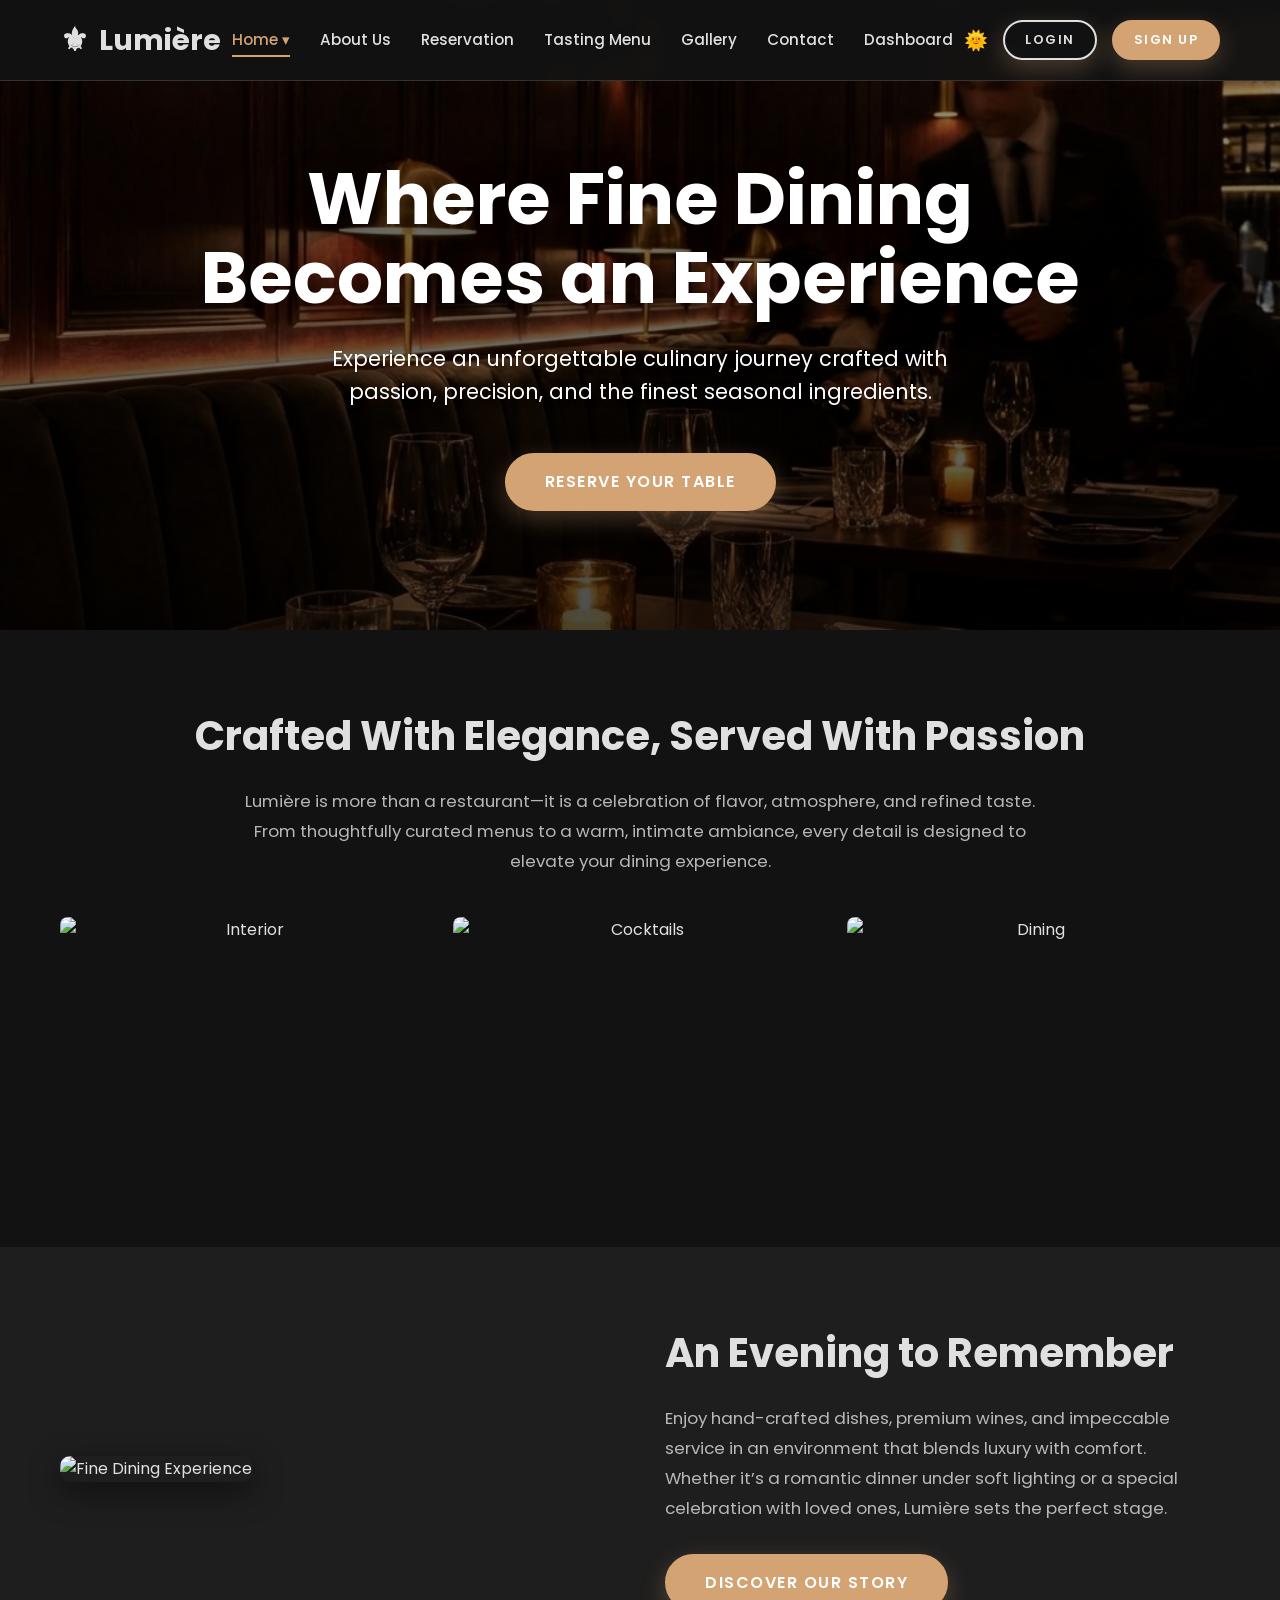
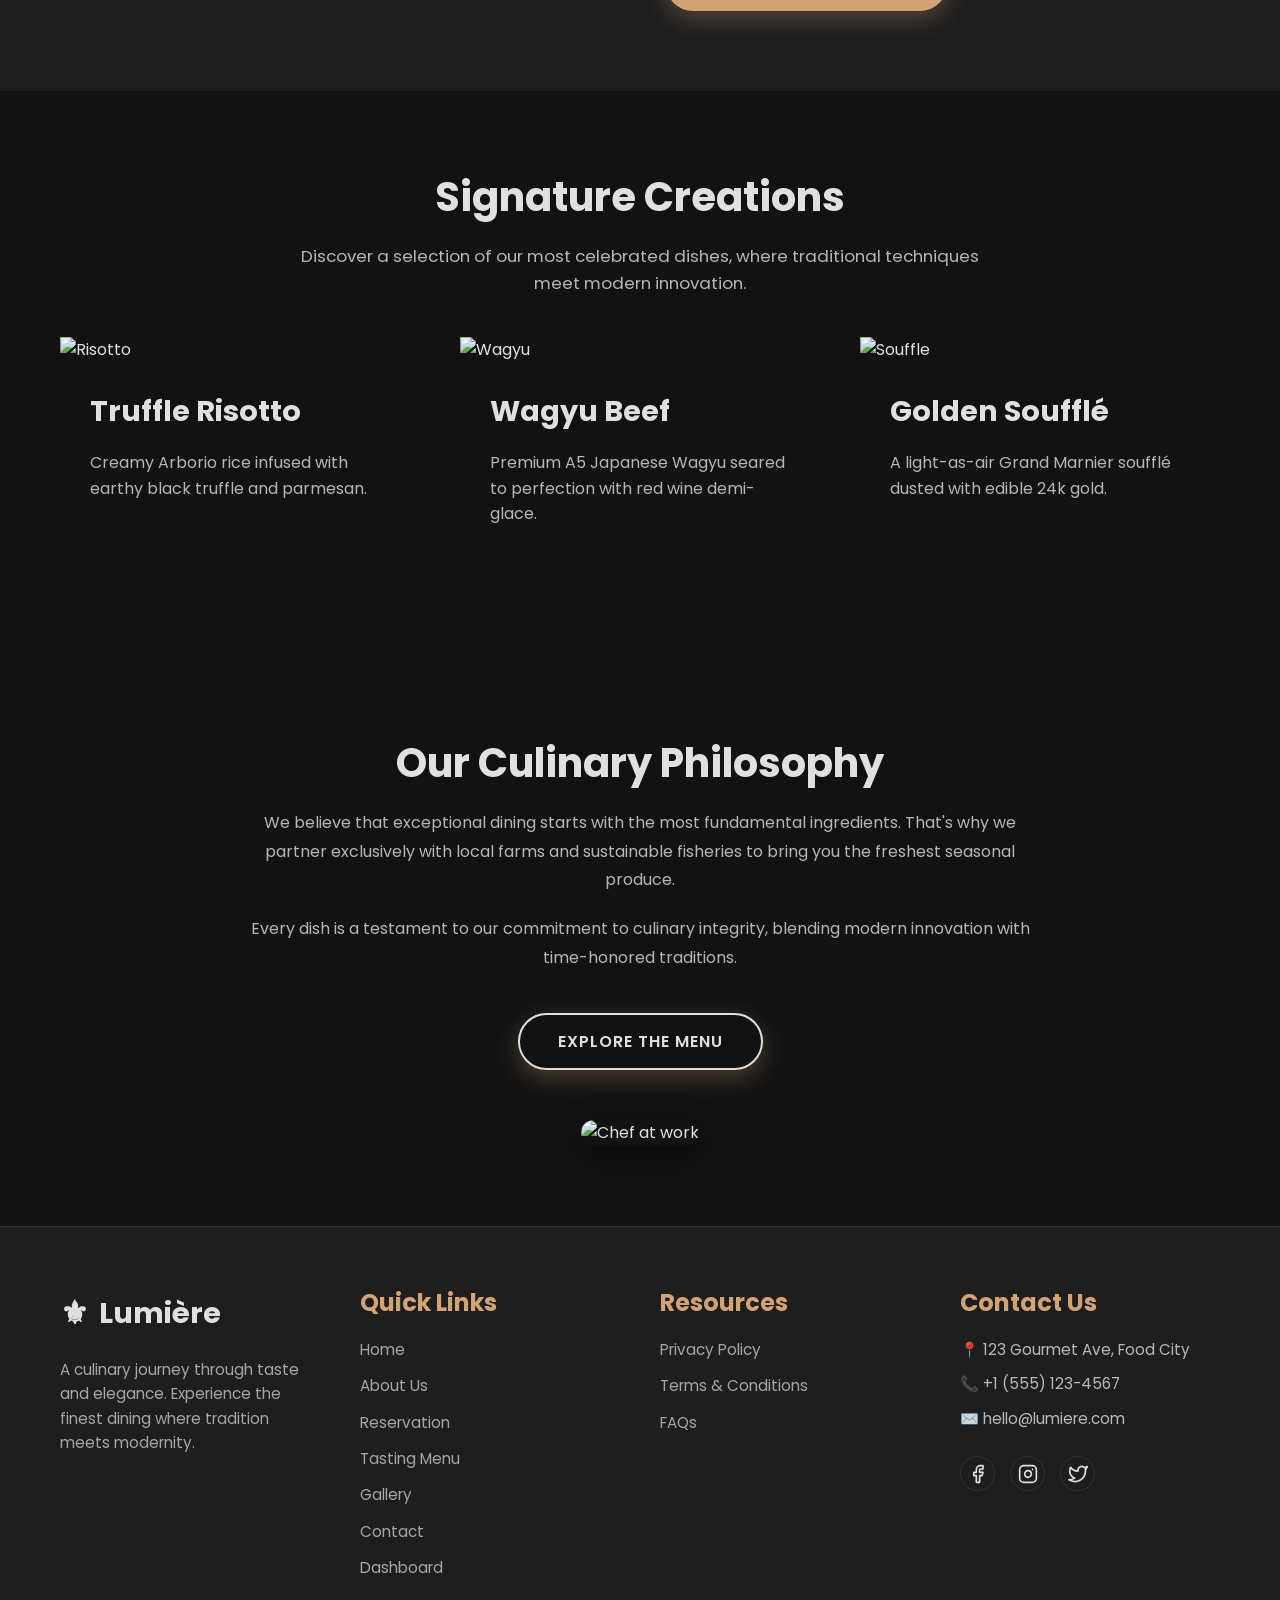
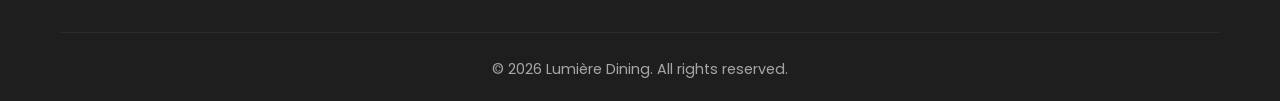
==== commit 8612577f: "mobile" ====
--- a/index.html
+++ b/index.html
@@ -147,9 +147,8 @@
 
     <!-- Section 5: Culinary Standards -->
     <section>
-        <div class="container"
-            style="display: grid; grid-template-columns: repeat(auto-fit, minmax(300px, 1fr)); gap: 50px; align-items: center;">
-            <div class="fade-in">
+        <div class="container" style="text-align: center;">
+            <div class="fade-in" style="max-width: 800px; margin: 0 auto;">
                 <h2>Our Culinary Philosophy</h2>
                 <p style="opacity: 0.8; line-height: 1.8; margin-top: 20px;">
                     We believe that exceptional dining starts with the most fundamental ingredients. That's why we
@@ -160,13 +159,15 @@
                     Every dish is a testament to our commitment to culinary integrity, blending modern innovation with
                     time-honored traditions.
                 </p>
-                <div style="margin-top: 30px;">
-                    <a href="menu.html" class="btn btn-outline">Explore the Menu</a>
-                </div>
-            </div>
-            <div class="slide-in-right">
+                <div style="margin: 40px 0 50px 0;">
+                    <a href="menu.html" class="btn btn-outline"
+                        style="text-transform: uppercase; letter-spacing: 1px;">Explore the Menu</a>
+                </div>
+            </div>
+            <div class="fade-in">
                 <img src="https://images.unsplash.com/photo-1600565193348-f74bd3c7ccdf?auto=format&fit=crop&w=800&q=80"
-                    alt="Chef at work" style="width: 100%; border-radius: 15px; box-shadow: var(--shadow);">
+                    alt="Chef at work"
+                    style="width: 70%; max-width: 700px; border-radius: 20px; box-shadow: var(--shadow); height: auto;">
             </div>
         </div>
     </section>
--- a/css/style.css
+++ b/css/style.css
@@ -147,8 +147,8 @@
 }
 
 section {
-    padding: 120px 0;
-    /* Editorial spacing for premium feel */
+    padding: 80px 0;
+    /* Balanced spacing for premium feel */
 }
 
 /* Button Styles */
@@ -522,8 +522,8 @@
 
     /* General responsive padding adjustments */
     section {
-        padding: 60px 0 !important;
-        /* Balanced spacing */
+        padding: 40px 0 !important;
+        /* Compact spacing for mobile */
         min-height: auto !important;
         /* Allow sections to shrink */
     }
@@ -595,7 +595,7 @@
 /* Section Basics - Optimized Spacing */
 section {
     padding: 80px 0;
-    /* Increased for better breathing room */
+    /* Compact yet elegant spacing */
     position: relative;
     /* Ensure containment */
     z-index: 1;
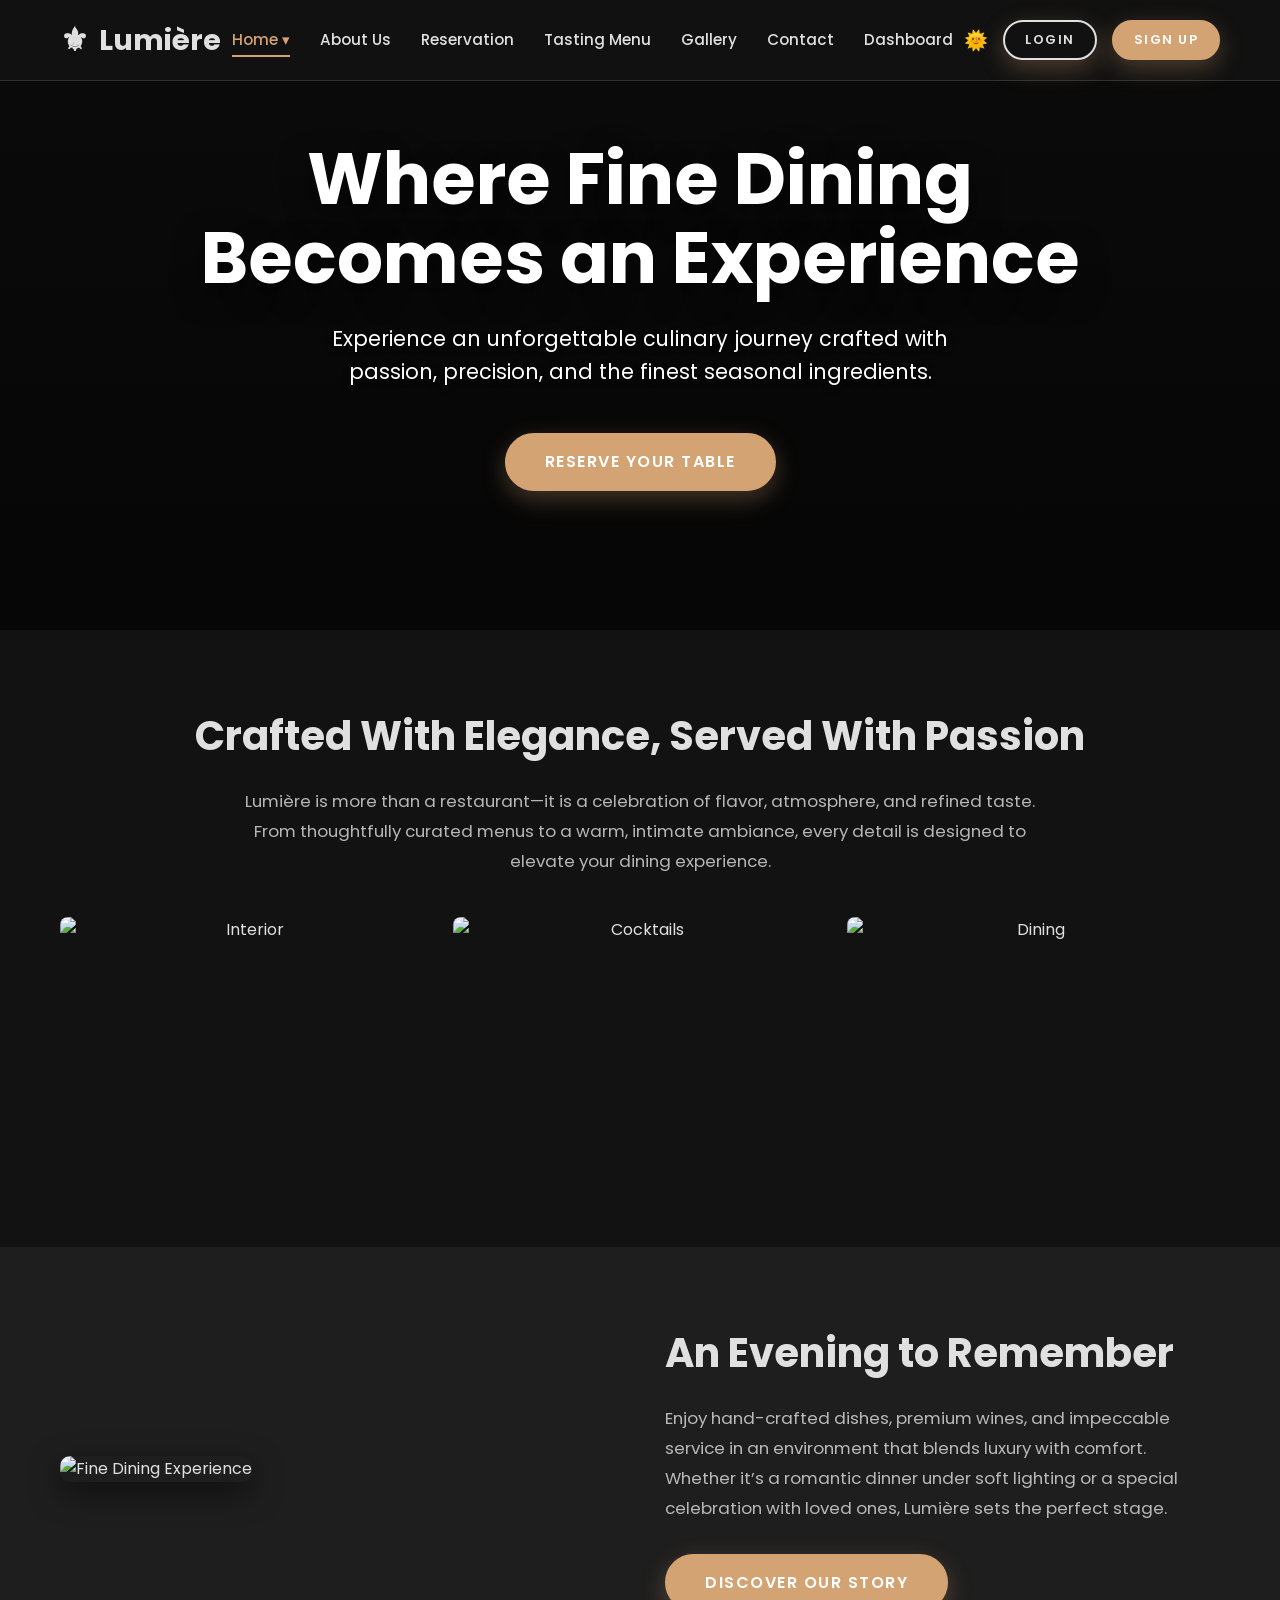
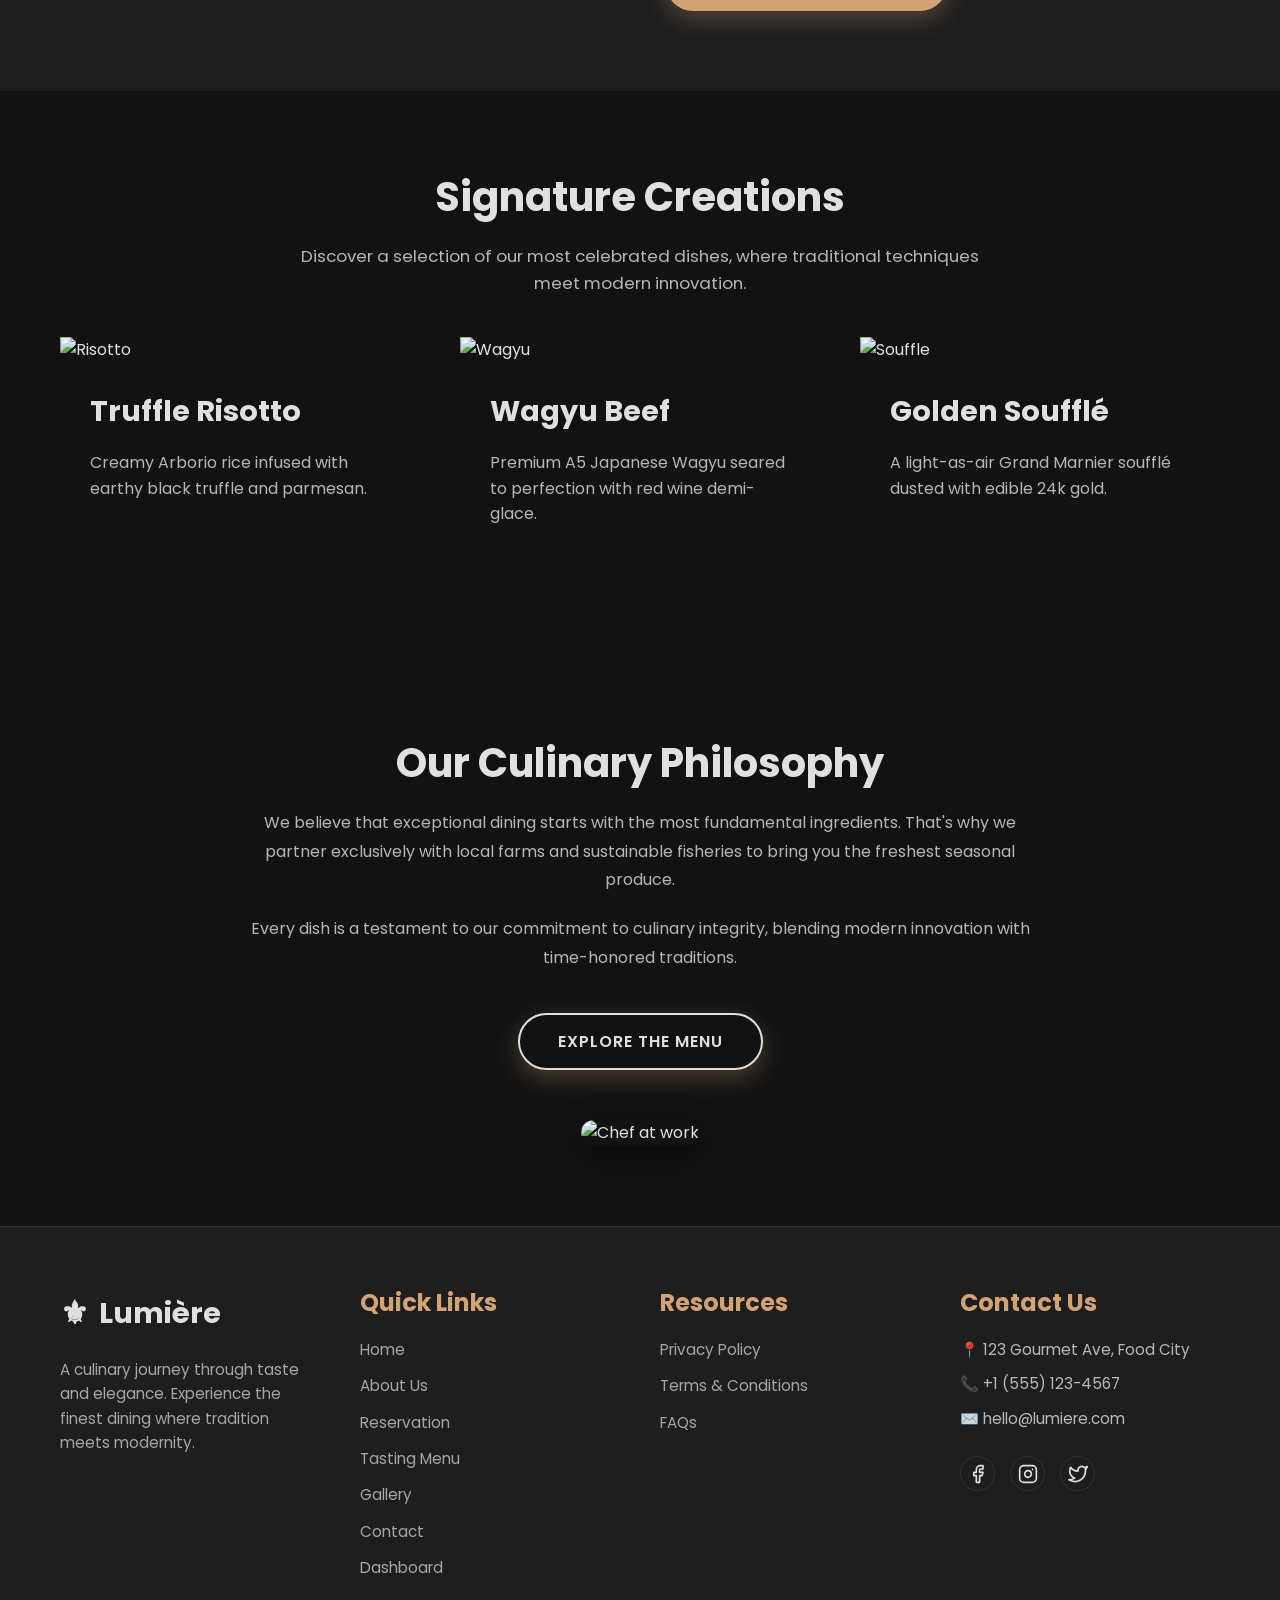
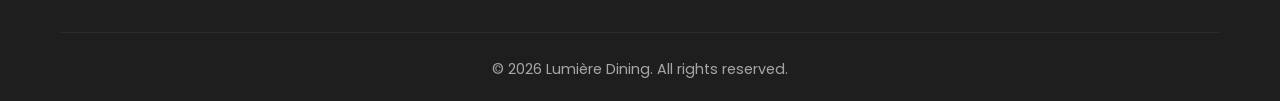
==== commit 0495995e: "image" ====
--- a/index.html
+++ b/index.html
@@ -49,7 +49,8 @@
     </header>
 
     <!-- Hero Section -->
-    <section class="premium-hero" id="hero">
+    <section class="premium-hero" id="hero"
+        style="background-image: url('https://images.unsplash.com/photo-1414235077428-338989a2e8c0?auto=format&fit=crop&w=1920&q=80');">
         <div class="hero-content">
             <h1 class="fade-in">Where Fine Dining Becomes an Experience</h1>
             <p class="fade-in">Experience an unforgettable culinary journey crafted with passion, precision, and the
--- a/css/style.css
+++ b/css/style.css
@@ -401,25 +401,25 @@
 }
 
 /* Unified Premium Hero System */
-.premium-hero {
+.premium-hero,
+#hero {
     position: relative;
     width: 100%;
     min-height: 70vh;
-    /* Consistent hero height across pages */
-    display: flex;
-    flex-direction: column;
-    align-items: center;
-    justify-content: center;
-    text-align: center;
+    display: flex !important;
+    align-items: center !important;
+    justify-content: center !important;
+    text-align: center !important;
     color: #ffffff;
     overflow: hidden;
-    padding: 120px 20px 80px 20px;
+    padding: 180px 20px 100px 20px;
     background-size: cover;
     background-position: center;
     background-repeat: no-repeat;
 }
 
-.premium-hero::before {
+.premium-hero::before,
+#hero::before {
     content: '';
     position: absolute;
     top: 0;
@@ -435,36 +435,38 @@
     z-index: 2;
     max-width: 900px;
     width: 100%;
-    display: flex;
-    flex-direction: column;
-    align-items: center;
-    justify-content: center;
+    display: flex !important;
+    flex-direction: column !important;
+    align-items: center !important;
+    justify-content: center !important;
+    margin: 0 auto !important;
+    text-align: center !important;
 }
 
 .hero-content h1 {
     font-size: 4.5rem;
-    /* Bold, editorial typography */
-    margin: 0 0 24px 0;
-    /* Reset for perfect centering */
+    margin: 0 0 24px 0 !important;
     line-height: 1.1;
     font-weight: 700;
     text-shadow: 0 10px 30px rgba(0, 0, 0, 0.5);
+    text-align: center !important;
+    width: 100%;
 }
 
 .hero-content p {
     font-size: 1.3rem;
-    margin: 0 0 45px 0;
-    /* Clear spacing before button */
+    margin: 0 auto 45px auto !important;
     max-width: 700px;
     opacity: 0.95;
     line-height: 1.6;
     text-shadow: 0 2px 10px rgba(0, 0, 0, 0.3);
+    text-align: center !important;
 }
 
 @media (max-width: 768px) {
     .premium-hero {
-        min-height: 50vh;
-        padding: 100px 20px 60px 20px;
+        min-height: 60vh;
+        padding: 180px 20px 80px 20px;
     }
 
     .hero-content h1 {
@@ -476,10 +478,7 @@
     }
 }
 
-/* Default Hero Styles (Desktop) */
-#hero {
-    background-image: url('../images/hero_bg.jpg');
-}
+
 
 /* Home 2 Tablet & Mobile Fixes */
 .reservation-grid,
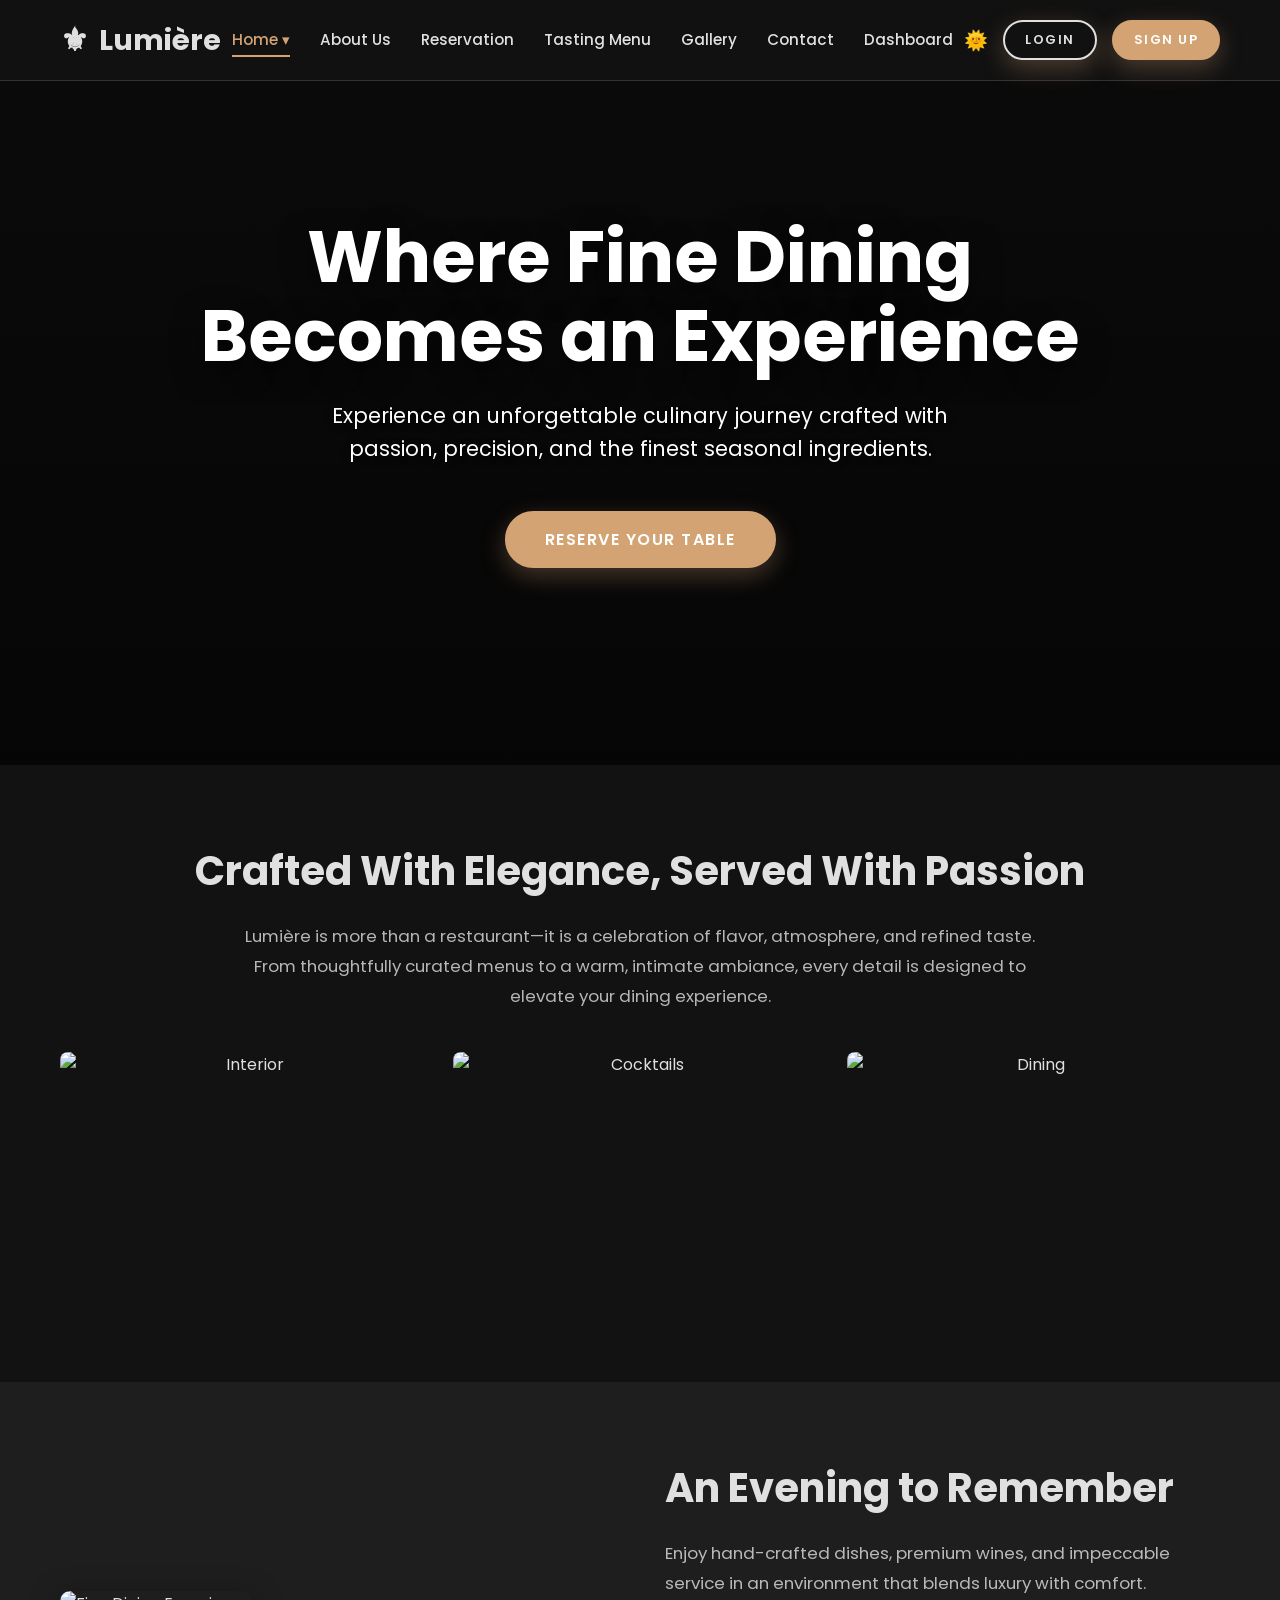
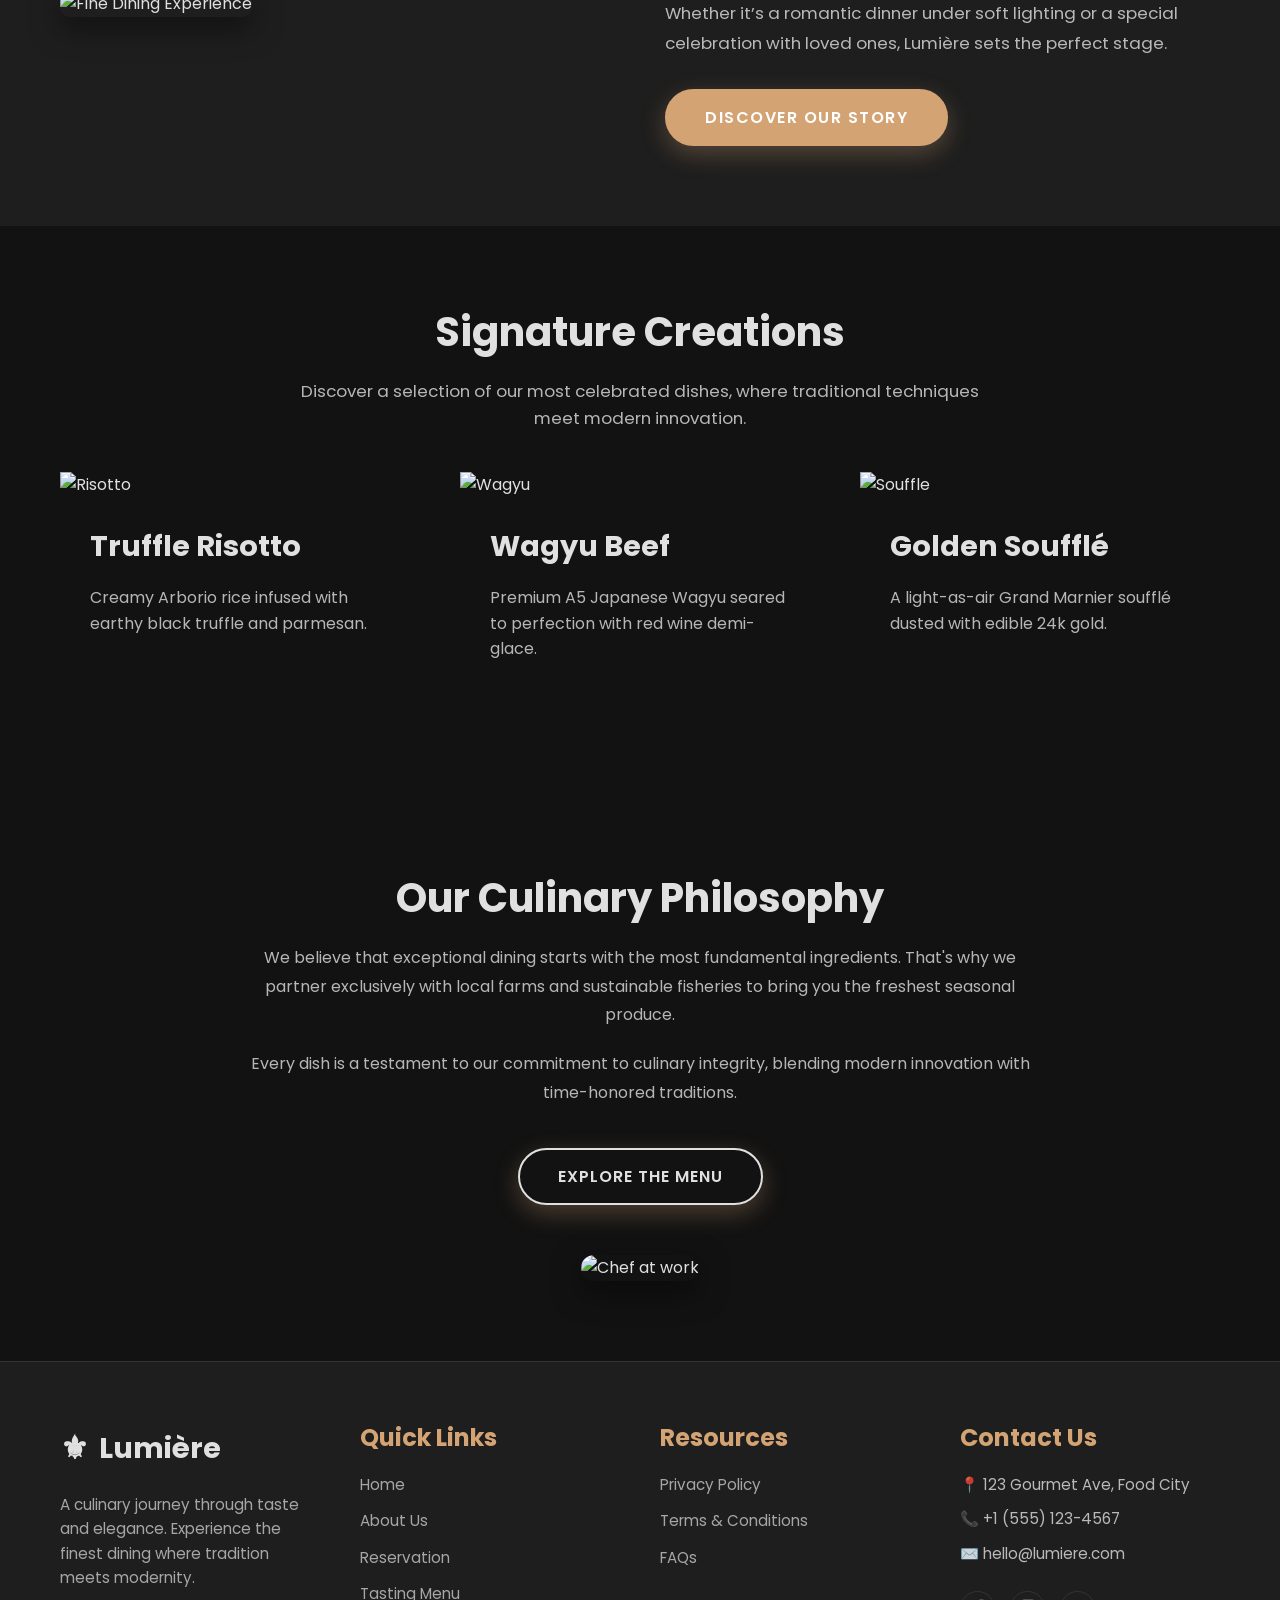
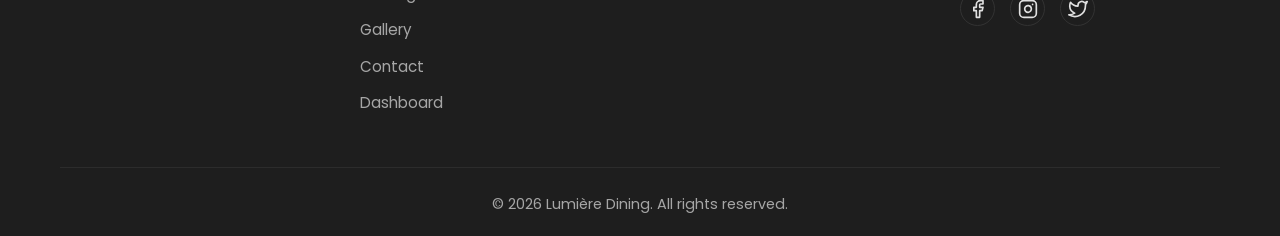
==== commit 8d1662a6: "mobileview" ====
--- a/index.html
+++ b/index.html
@@ -35,6 +35,8 @@
                     <li class="nav-item"><a href="gallery.html">Gallery</a></li>
                     <li class="nav-item"><a href="contact.html">Contact</a></li>
                     <li class="nav-item"><a href="dashboard.html">Dashboard</a></li>
+                    <li class="nav-item mobile-auth-link"><a href="login.html">Login</a></li>
+                    <li class="nav-item mobile-auth-link"><a href="signup.html">Sign Up</a></li>
                 </ul>
 
                 <div class="nav-buttons">
@@ -52,7 +54,7 @@
     <section class="premium-hero" id="hero"
         style="background-image: url('https://images.unsplash.com/photo-1414235077428-338989a2e8c0?auto=format&fit=crop&w=1920&q=80');">
         <div class="hero-content">
-            <h1 class="fade-in">Where Fine Dining Becomes an Experience</h1>
+            <h1 class="fade-in" style="text-align: center;">Where Fine Dining <br> Becomes an Experience</h1>
             <p class="fade-in">Experience an unforgettable culinary journey crafted with passion, precision, and the
                 finest seasonal ingredients.</p>
             <a href="reservation.html" class="btn fade-in">Reserve Your Table</a>
--- a/css/style.css
+++ b/css/style.css
@@ -267,6 +267,7 @@
     border-radius: 8px;
     padding: 10px 0;
     z-index: 1001;
+    white-space: nowrap;
 }
 
 .dropdown:hover .dropdown-menu {
@@ -405,14 +406,16 @@
 #hero {
     position: relative;
     width: 100%;
-    min-height: 70vh;
+    min-height: 85vh;
     display: flex !important;
     align-items: center !important;
-    justify-content: center !important;
+    justify-content: flex-start !important;
+    /* Changed from center to flex-start to ensure top visibility */
     text-align: center !important;
     color: #ffffff;
     overflow: hidden;
-    padding: 180px 20px 100px 20px;
+    padding: 200px 20px 100px 20px;
+    /* Increased top padding to clear header */
     background-size: cover;
     background-position: center;
     background-repeat: no-repeat;
@@ -441,6 +444,8 @@
     justify-content: center !important;
     margin: 0 auto !important;
     text-align: center !important;
+    padding-top: 20px;
+    /* Added slight inner padding */
 }
 
 .hero-content h1 {
@@ -548,7 +553,7 @@
 }
 
 
-@media (max-width: 968px) {
+@media (max-width: 1024px) {
     .nav-links {
         display: none;
         position: absolute;
@@ -577,6 +582,13 @@
     .hamburger {
         display: block;
         font-size: 1.6rem;
+        order: 2;
+        margin-left: 15px;
+    }
+
+    .nav-buttons {
+        margin-left: auto;
+        order: 1;
     }
 
     .dropdown-menu {
@@ -588,6 +600,28 @@
         background: transparent;
         padding: 0;
         margin-top: 10px;
+        white-space: normal;
+        /* Allow wrapping in mobile menu if needed, or keep nowrap */
+    }
+}
+
+/* Mobile Auth Links */
+.mobile-auth-link {
+    display: none;
+}
+
+@media (max-width: 1024px) {
+    .mobile-auth-link {
+        display: block;
+        border-top: 1px solid rgba(212, 163, 115, 0.2);
+        /* Separator */
+        margin-top: 10px;
+        padding-top: 10px;
+    }
+
+    .mobile-auth-link a {
+        color: var(--primary-color) !important;
+        font-weight: 600;
     }
 }
 
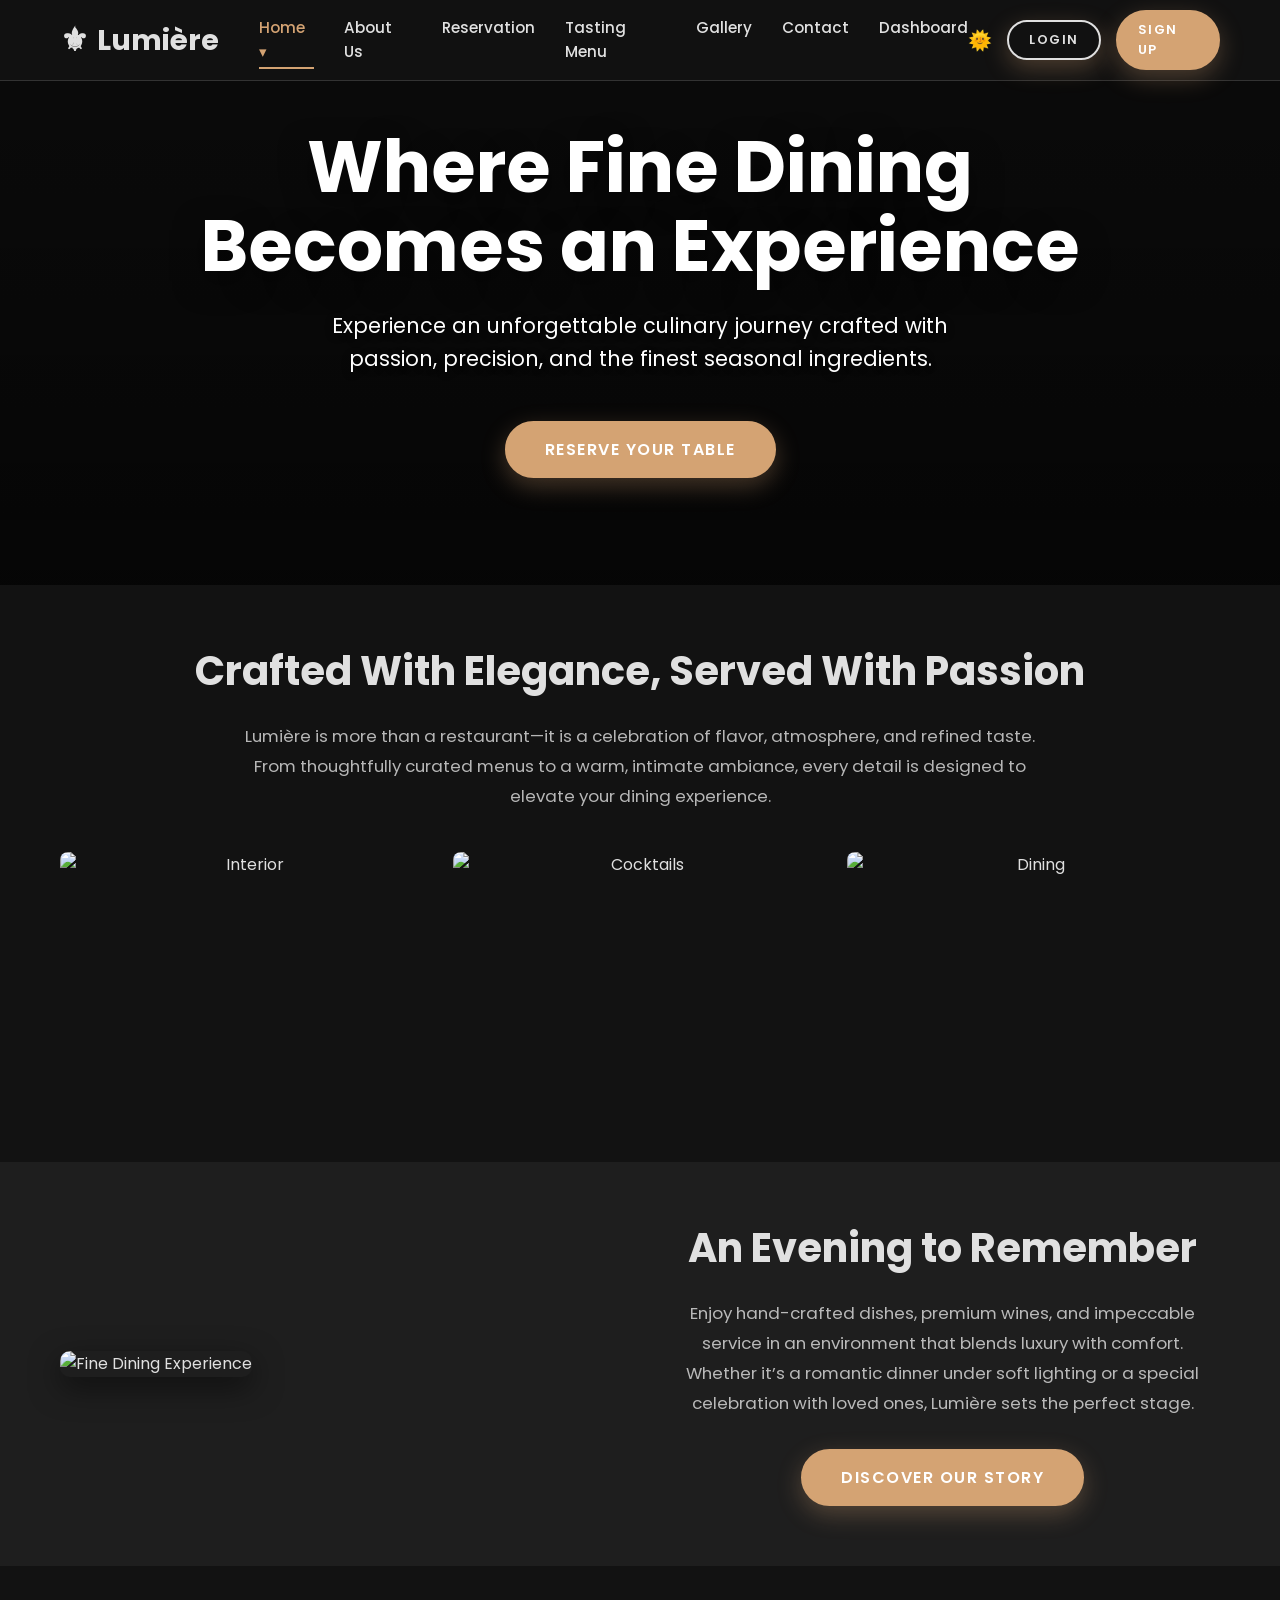
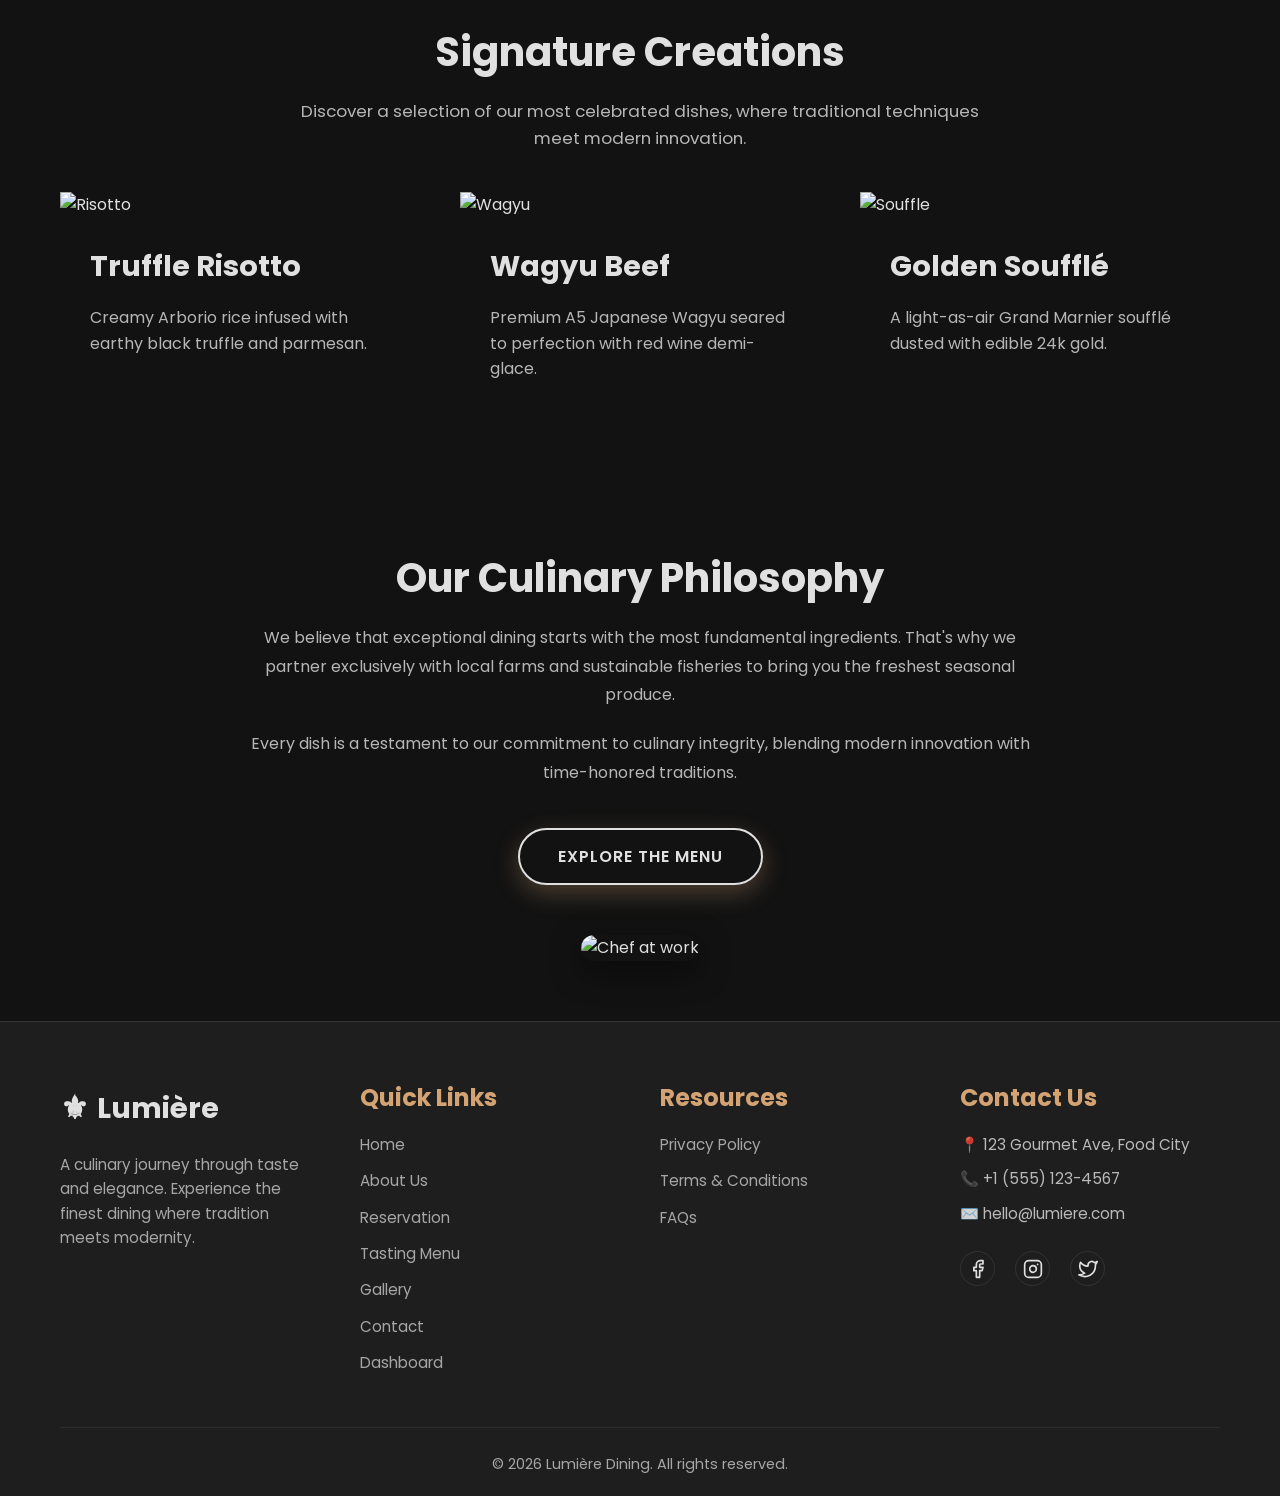
==== commit fd1a6465: "correction" ====
--- a/index.html
+++ b/index.html
@@ -6,11 +6,12 @@
     <meta name="viewport" content="width=device-width, initial-scale=1.0">
     <title>Lumière Dining | Premium Culinary Experience</title>
     <link rel="stylesheet" href="css/style.css">
+    <script src="js/theme.js"></script>
     <link rel="icon"
         href="data:image/svg+xml,<svg xmlns=%22http://www.w3.org/2000/svg%22 viewBox=%220 0 100 100%22><text y=%22.9em%22 font-size=%2290%22>⚜</text></svg>">
 </head>
 
-<body data-theme="dark">
+<body>
 
     <!-- Header -->
     <header>
@@ -91,7 +92,7 @@
                 <img src="https://images.unsplash.com/photo-1544148103-0773bf10d330?auto=format&fit=crop&w=800&q=80"
                     alt="Fine Dining Experience" style="width: 100%; border-radius: 10px; box-shadow: var(--shadow);">
             </div>
-            <div class="fade-in">
+            <div class="fade-in" style="text-align: center;">
                 <h2 style="margin-bottom: 24px;">An Evening to Remember</h2>
                 <p style="line-height: 1.8; opacity: 0.8; font-size: 1.05rem; margin-bottom: 30px;">
                     Enjoy hand-crafted dishes, premium wines, and impeccable service in an environment that blends
--- a/css/style.css
+++ b/css/style.css
@@ -203,7 +203,7 @@
 
 .navbar {
     display: flex;
-    justify-content: space-between;
+    justify-content: flex-start;
     align-items: center;
     height: 80px;
 }
@@ -214,7 +214,8 @@
     font-weight: 700;
     display: flex;
     align-items: center;
-    gap: 10px;
+    gap: 8px;
+    /* Slightly reduced gap within logo */
 }
 
 .logo img {
@@ -225,6 +226,8 @@
 .nav-links {
     display: flex;
     gap: 30px;
+    margin-left: 40px;
+    /* Reduced gap from logo */
 }
 
 .nav-item {
@@ -294,6 +297,8 @@
     display: flex;
     align-items: center;
     gap: 15px;
+    margin-left: auto;
+    /* Pushes buttons to the right */
 }
 
 .theme-toggle {
@@ -325,11 +330,7 @@
         font-size: 1.3rem;
     }
 
-    .nav-buttons .btn,
-    .nav-buttons .btn-outline {
-        display: none;
-        /* Hide buttons on mobile to prevent navbar crowding */
-    }
+    /* Container padding adjustment remains here */
 
     .theme-toggle {
         font-size: 1.1rem;
@@ -406,16 +407,15 @@
 #hero {
     position: relative;
     width: 100%;
-    min-height: 85vh;
+    min-height: 65vh;
     display: flex !important;
     align-items: center !important;
-    justify-content: flex-start !important;
-    /* Changed from center to flex-start to ensure top visibility */
+    justify-content: center !important;
+    /* Changed from flex-start to center for exact centering */
     text-align: center !important;
     color: #ffffff;
     overflow: hidden;
-    padding: 200px 20px 100px 20px;
-    /* Increased top padding to clear header */
+    padding: 160px 20px 80px 20px;
     background-size: cover;
     background-position: center;
     background-repeat: no-repeat;
@@ -456,6 +456,16 @@
     text-shadow: 0 10px 30px rgba(0, 0, 0, 0.5);
     text-align: center !important;
     width: 100%;
+}
+
+@media (max-width: 1024px) {
+    .hero-content h1 {
+        font-size: 3.8rem;
+    }
+
+    .hero-content p {
+        font-size: 1.2rem;
+    }
 }
 
 .hero-content p {
@@ -563,11 +573,16 @@
         background-color: var(--nav-bg);
         /* Use nav-bg for consistency */
         flex-direction: column;
-        padding: 30px 20px;
+        padding: 20px 20px;
+        /* Reduced vertical padding */
         box-shadow: var(--shadow);
         border-bottom: 2px solid var(--primary-color);
         z-index: 1000;
         text-align: center;
+        max-height: calc(100vh - 80px);
+        /* Fill rest of screen */
+        overflow-y: hidden;
+        /* Disabled scrolling */
     }
 
     .nav-links.active {
@@ -575,20 +590,27 @@
     }
 
     .nav-item {
-        font-size: 1.2rem;
-        margin-bottom: 20px;
+        font-size: 1.1rem;
+        /* Slightly reduced */
+        margin-bottom: 15px;
+        /* Reduced margin */
     }
 
     .hamburger {
         display: block;
         font-size: 1.6rem;
         order: 2;
-        margin-left: 15px;
+        margin-left: 20px;
     }
 
     .nav-buttons {
         margin-left: auto;
         order: 1;
+    }
+
+    .nav-buttons .btn,
+    .nav-buttons .btn-outline {
+        display: none;
     }
 
     .dropdown-menu {
@@ -599,9 +621,31 @@
         box-shadow: none;
         background: transparent;
         padding: 0;
-        margin-top: 10px;
+        margin-top: 5px;
+        /* Reduced margin */
         white-space: normal;
-        /* Allow wrapping in mobile menu if needed, or keep nowrap */
+    }
+
+    .dropdown-menu li {
+        margin-bottom: 8px;
+        /* Added spacing for sub-items */
+        font-size: 0.95rem;
+        /* Smaller sub-items */
+    }
+}
+
+/* Optimization for Desktop menu on medium screens to prevent overlap */
+@media (max-width: 1200px) and (min-width: 1025px) {
+    .nav-links {
+        gap: 15px;
+    }
+
+    .logo {
+        font-size: 1.5rem;
+    }
+
+    .nav-buttons {
+        gap: 10px;
     }
 }
 
@@ -627,17 +671,14 @@
 
 /* Section Basics - Optimized Spacing */
 section {
-    padding: 80px 0;
-    /* Compact yet elegant spacing */
+    padding: 60px 0;
     position: relative;
-    /* Ensure containment */
     z-index: 1;
-    /* Prevent overlap issues */
 }
 
 /* Ensure sections with background images have proper spacing and behavior */
 section[style*="background"] {
-    padding: 80px 0 !important;
+    padding: 60px 0 !important;
     background-size: cover !important;
     background-position: center !important;
     background-repeat: no-repeat !important;
@@ -677,11 +718,11 @@
 /* Tablet Optimizations */
 @media (max-width: 1024px) {
     section {
-        padding: 60px 0;
+        padding: 50px 0;
     }
 
     section[style*="background"] {
-        padding: 80px 0 !important;
+        padding: 60px 0 !important;
     }
 }
 
@@ -721,6 +762,31 @@
     /* Reset text direction for children */
 }
 
+/* Experience Grid (Unified) */
+.experience-grid {
+    display: grid;
+    grid-template-columns: repeat(3, 1fr);
+    gap: 40px;
+    align-items: stretch;
+}
+
+@media (max-width: 1024px) {
+    .experience-grid {
+        grid-template-columns: repeat(2, 1fr);
+        gap: 30px;
+    }
+
+    .about-content-grid {
+        gap: 40px;
+    }
+}
+
+@media (max-width: 768px) {
+    .experience-grid {
+        grid-template-columns: 1fr;
+    }
+}
+
 /* Global Responsive Image */
 img {
     max-width: 100%;
@@ -811,8 +877,9 @@
 
 .social-icons {
     display: flex;
-    gap: 15px;
+    gap: 20px;
     margin-top: 25px;
+    flex-wrap: wrap;
 }
 
 .social-icon {
@@ -902,6 +969,40 @@
 .form-control:focus {
     outline: none;
     border-color: var(--primary-color);
+    box-shadow: 0 0 15px rgba(212, 163, 115, 0.1);
+    transform: translateX(5px);
+}
+
+.form-control:hover {
+    border-color: var(--primary-color);
+}
+
+/* Newsletter Specific */
+.newsletter-wrapper {
+    display: flex;
+    flex-direction: column;
+    gap: 25px;
+    /* Increased for better vertical separation */
+    max-width: 500px;
+    margin: 0 auto;
+    width: 100%;
+    align-items: center;
+}
+
+@media (max-width: 576px) {
+    .newsletter-wrapper {
+        flex-direction: column;
+        gap: 15px;
+    }
+
+    .newsletter-wrapper .form-control {
+        width: 100% !important;
+        margin: 0;
+    }
+
+    .newsletter-wrapper .btn {
+        width: 100%;
+    }
 }
 
 /* Modal */
@@ -1034,13 +1135,23 @@
 /* Standard Grid for Pages */
 .contact-grid {
     display: grid;
-    grid-template-columns: repeat(auto-fit, minmax(280px, 1fr));
-    /* Reduced from 350px for mobile */
-    gap: 40px;
+    grid-template-columns: 1.3fr 0.7fr;
+    gap: 80px;
     align-items: start;
 }
 
-@media (max-width: 768px) {
+.contact-details-box {
+    padding: 20px;
+}
+
+@media (max-width: 1024px) {
+    .contact-grid {
+        gap: 40px;
+        grid-template-columns: 1.2fr 0.8fr;
+    }
+}
+
+@media (max-width: 850px) {
     .contact-grid {
         grid-template-columns: 1fr;
     }
@@ -1249,6 +1360,12 @@
     border-radius: 15px;
     box-shadow: var(--shadow);
     border: 1px solid var(--border-color);
+    transition: all 0.4s ease;
+}
+
+.premium-form-container:hover {
+    box-shadow: 0 20px 40px rgba(0, 0, 0, 0.15);
+    border-color: var(--primary-color);
 }
 
 .contact-details-stacked {
@@ -1393,6 +1510,23 @@
     margin-bottom: 15px;
     font-size: 1.1rem;
     opacity: 0.8;
+    transition: all 0.3s ease;
+    padding: 10px;
+    border-radius: 12px;
+}
+
+.contact-info-item:hover {
+    background: rgba(212, 163, 115, 0.05);
+    transform: translateX(10px);
+    opacity: 1;
+}
+
+.contact-info-item span {
+    transition: transform 0.3s ease;
+}
+
+.contact-info-item:hover span {
+    transform: scale(1.2);
 }
 
 /* Tablet/Mobile Adjustments for Menu Page */
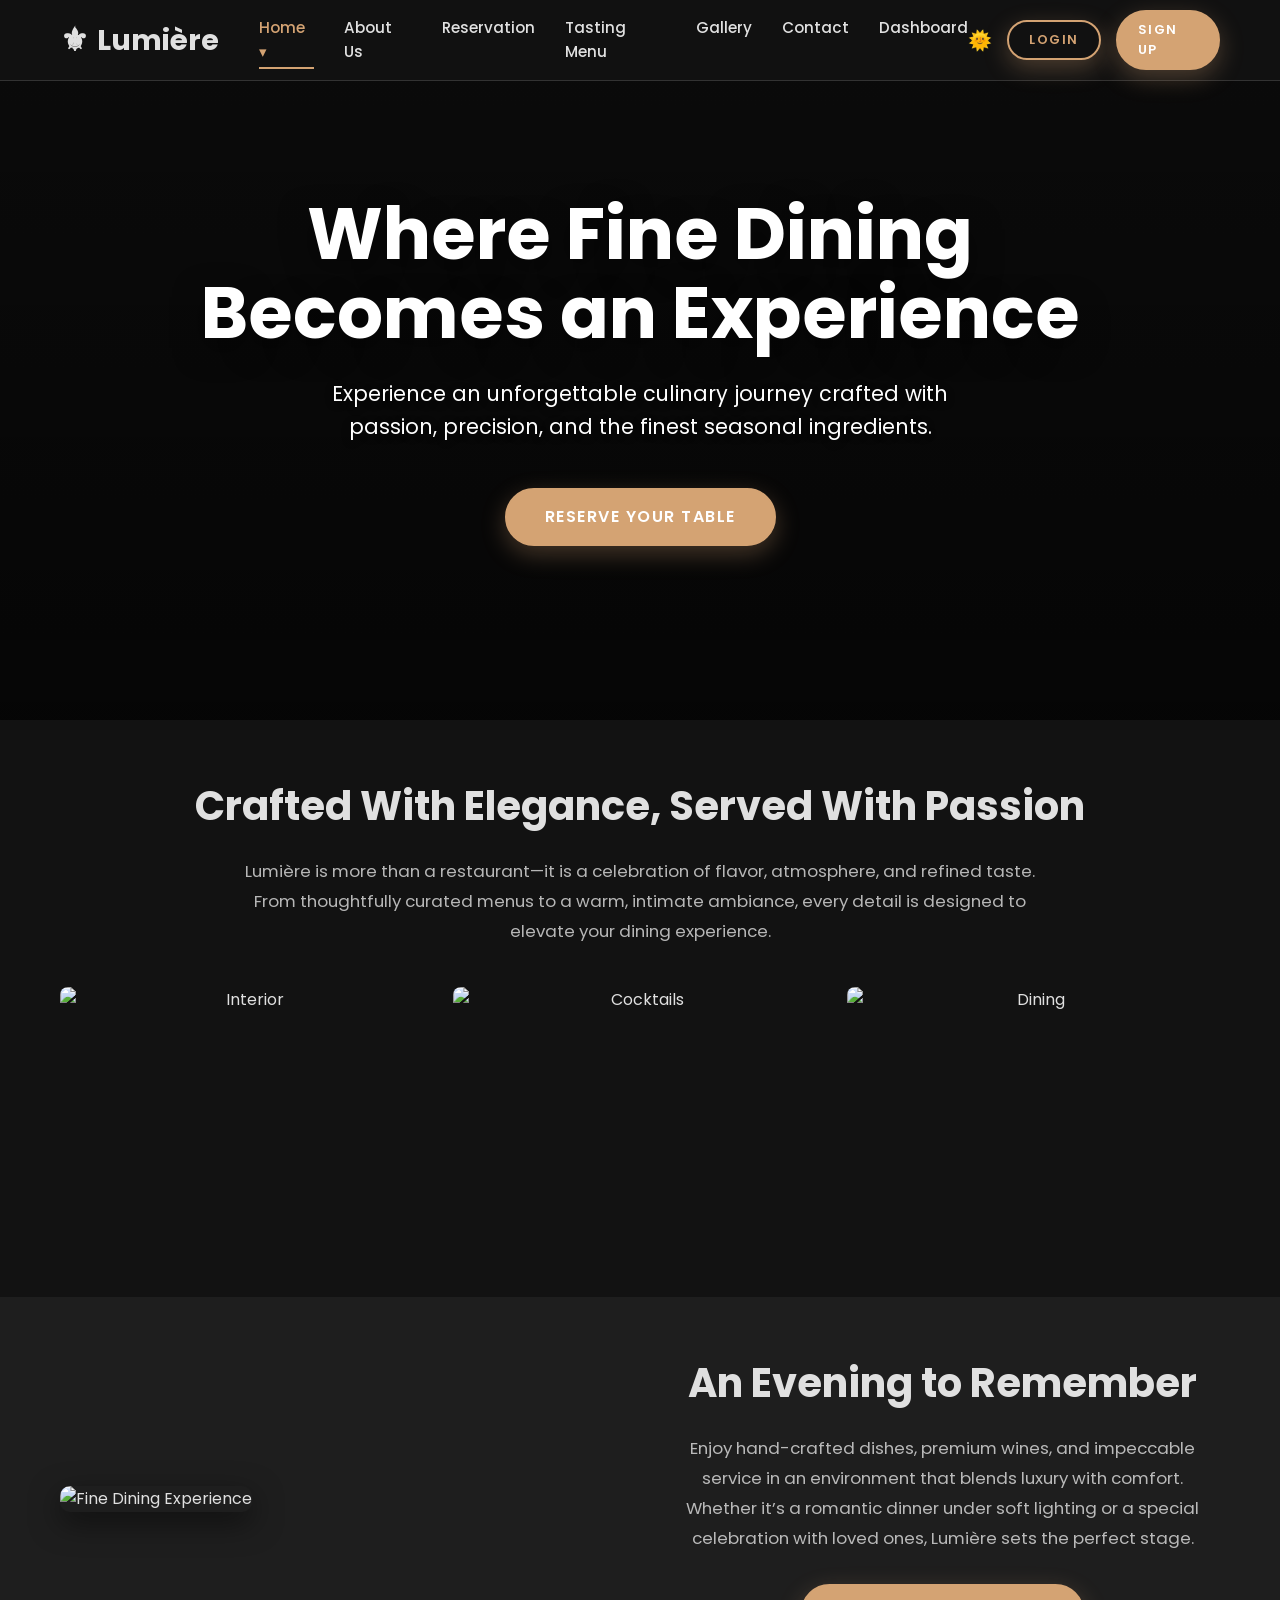
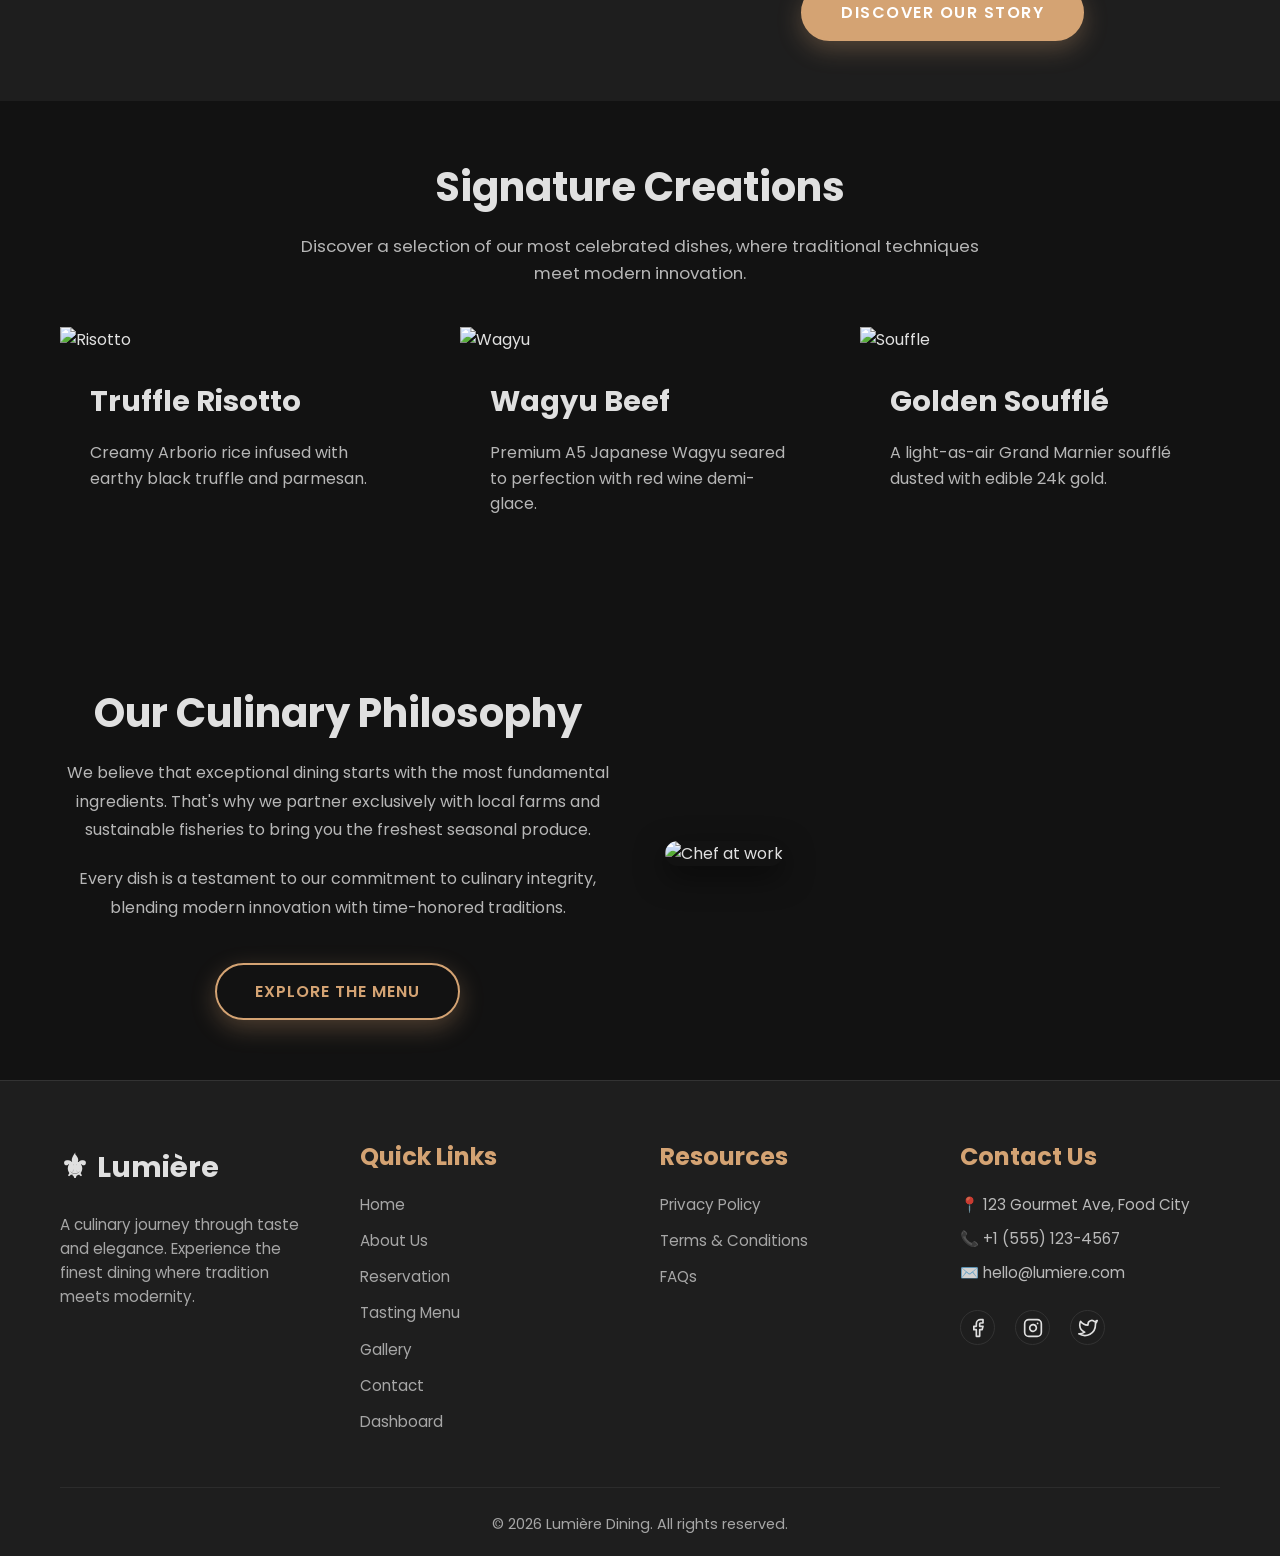
==== commit f3926040: "corrections" ====
--- a/index.html
+++ b/index.html
@@ -151,8 +151,8 @@
 
     <!-- Section 5: Culinary Standards -->
     <section>
-        <div class="container" style="text-align: center;">
-            <div class="fade-in" style="max-width: 800px; margin: 0 auto;">
+        <div class="container signature-experience-grid">
+            <div class="fade-in" style="text-align: center;">
                 <h2>Our Culinary Philosophy</h2>
                 <p style="opacity: 0.8; line-height: 1.8; margin-top: 20px;">
                     We believe that exceptional dining starts with the most fundamental ingredients. That's why we
@@ -163,7 +163,7 @@
                     Every dish is a testament to our commitment to culinary integrity, blending modern innovation with
                     time-honored traditions.
                 </p>
-                <div style="margin: 40px 0 50px 0;">
+                <div style="margin-top: 40px;">
                     <a href="menu.html" class="btn btn-outline"
                         style="text-transform: uppercase; letter-spacing: 1px;">Explore the Menu</a>
                 </div>
@@ -171,7 +171,7 @@
             <div class="fade-in">
                 <img src="https://images.unsplash.com/photo-1600565193348-f74bd3c7ccdf?auto=format&fit=crop&w=800&q=80"
                     alt="Chef at work"
-                    style="width: 70%; max-width: 700px; border-radius: 20px; box-shadow: var(--shadow); height: auto;">
+                    style="width: 100%; border-radius: 20px; box-shadow: var(--shadow); height: auto;">
             </div>
         </div>
     </section>
--- a/css/style.css
+++ b/css/style.css
@@ -108,24 +108,26 @@
     }
 }
 
-/* Responsive Image Class */
 .responsive-landscape-img {
     width: 100%;
     height: 500px;
     object-fit: cover;
-    border-radius: 20px;
+    object-position: center 20%;
+    border-radius: 24px;
     box-shadow: var(--shadow);
+    display: block;
+    margin: 0 auto;
 }
 
 @media (max-width: 768px) {
     .responsive-landscape-img {
-        height: 350px;
+        height: 400px;
     }
 }
 
 @media (max-width: 480px) {
     .responsive-landscape-img {
-        height: 250px;
+        height: 300px;
     }
 }
 
@@ -179,13 +181,13 @@
 
 .btn-outline {
     background-color: transparent;
-    border: 2px solid var(--text-color);
-    color: var(--text-color);
+    border: 2px solid var(--primary-color);
+    color: var(--primary-color);
 }
 
 .btn-outline:hover {
-    background-color: var(--text-color);
-    color: var(--bg-color);
+    background-color: var(--primary-color);
+    color: #ffffff;
 }
 
 /* Header & Navbar */
@@ -340,6 +342,11 @@
         font-size: 1.4rem;
         margin-left: 5px;
     }
+
+    .nav-links {
+        top: 70px;
+        max-height: calc(100vh - 70px);
+    }
 }
 
 .fade-in {
@@ -407,7 +414,7 @@
 #hero {
     position: relative;
     width: 100%;
-    min-height: 65vh;
+    min-height: 80vh;
     display: flex !important;
     align-items: center !important;
     justify-content: center !important;
@@ -415,7 +422,7 @@
     text-align: center !important;
     color: #ffffff;
     overflow: hidden;
-    padding: 160px 20px 80px 20px;
+    padding: 180px 20px 100px 20px;
     background-size: cover;
     background-position: center;
     background-repeat: no-repeat;
@@ -480,8 +487,8 @@
 
 @media (max-width: 768px) {
     .premium-hero {
-        min-height: 60vh;
-        padding: 180px 20px 80px 20px;
+        min-height: 75vh;
+        padding: 200px 20px 100px 20px;
     }
 
     .hero-content h1 {
@@ -565,54 +572,60 @@
 
 @media (max-width: 1024px) {
     .nav-links {
-        display: none;
-        position: absolute;
+        display: flex;
+        position: fixed;
         top: 80px;
+        /* Aligned with header height */
         left: 0;
         width: 100%;
-        background-color: var(--nav-bg);
-        /* Use nav-bg for consistency */
+        height: auto;
+        max-height: calc(100vh - 80px);
+        background-color: var(--bg-color);
         flex-direction: column;
-        padding: 20px 20px;
-        /* Reduced vertical padding */
-        box-shadow: var(--shadow);
-        border-bottom: 2px solid var(--primary-color);
-        z-index: 1000;
+        justify-content: flex-start;
+        align-items: center;
+        padding: 30px 20px;
+        box-shadow: 0 10px 30px rgba(0, 0, 0, 0.1);
+        border-top: 1px solid var(--border-color);
+        z-index: 2000;
+        overflow-y: auto;
+        gap: 5px;
+        transform: translateY(-150%);
+        opacity: 0;
+        transition: transform 0.5s cubic-bezier(0.165, 0.84, 0.44, 1), opacity 0.4s ease;
+    }
+
+    .nav-links.active {
+        transform: translateY(0);
+        opacity: 1;
+    }
+
+    .nav-item {
+        width: 100%;
         text-align: center;
-        max-height: calc(100vh - 80px);
-        /* Fill rest of screen */
-        overflow-y: hidden;
-        /* Disabled scrolling */
-    }
-
-    .nav-links.active {
-        display: flex;
-    }
-
-    .nav-item {
+        margin-bottom: 0;
+        /* Compact fit */
+    }
+
+    .nav-item a {
+        display: block;
+        padding: 8px 0;
+        /* Reduced padding */
         font-size: 1.1rem;
-        /* Slightly reduced */
-        margin-bottom: 15px;
-        /* Reduced margin */
-    }
-
-    .hamburger {
-        display: block;
-        font-size: 1.6rem;
-        order: 2;
-        margin-left: 20px;
-    }
-
-    .nav-buttons {
-        margin-left: auto;
-        order: 1;
-    }
-
-    .nav-buttons .btn,
-    .nav-buttons .btn-outline {
-        display: none;
-    }
-
+        /* Optimized font size */
+        font-weight: 500;
+        color: var(--text-color);
+        line-height: 1.2;
+        transition: color 0.3s ease;
+    }
+
+    .nav-item a:hover,
+    .nav-item a.active {
+        color: var(--primary-color);
+        background: transparent;
+    }
+
+    /* Submenu (Home dropdown) */
     .dropdown-menu {
         position: static;
         opacity: 1;
@@ -621,16 +634,49 @@
         box-shadow: none;
         background: transparent;
         padding: 0;
-        margin-top: 5px;
-        /* Reduced margin */
-        white-space: normal;
-    }
-
-    .dropdown-menu li {
-        margin-bottom: 8px;
-        /* Added spacing for sub-items */
-        font-size: 0.95rem;
-        /* Smaller sub-items */
+        margin: 0;
+        display: none;
+        /* Hide submenu to save space, or style very compactly - user said "Do not remove any menu items" */
+        /* Let's keep it visible but very compact if needed, or maybe just inline it */
+        display: block;
+    }
+
+    .dropdown-menu li a {
+        padding: 4px 0;
+        font-size: 0.85rem;
+        opacity: 0.8;
+    }
+
+    /* Hamburger & Header Mobile Elements */
+    .hamburger {
+        display: block;
+        font-size: 1.8rem;
+        cursor: pointer;
+        padding: 10px;
+        order: 3;
+        color: var(--text-color);
+    }
+
+    .nav-buttons {
+        display: flex;
+        align-items: center;
+        margin-left: auto;
+        /* Push group to right */
+        order: 2;
+        margin-right: 5px;
+    }
+
+    .nav-buttons .btn,
+    .nav-buttons .btn-outline {
+        display: none;
+        /* Hide login/signup buttons on mobile, rely on links */
+    }
+
+    /* Ensure theme toggle (inside nav-buttons) is visible */
+    .theme-toggle {
+        display: block;
+        font-size: 1.4rem;
+        padding: 5px;
     }
 }
 
@@ -657,15 +703,52 @@
 @media (max-width: 1024px) {
     .mobile-auth-link {
         display: block;
-        border-top: 1px solid rgba(212, 163, 115, 0.2);
-        /* Separator */
+        width: 100%;
+        max-width: 220px;
+        margin: 0 auto;
+    }
+
+    /* Separator before auth links */
+    .nav-item.mobile-auth-link:nth-last-child(2) {
+        border-top: 1px solid rgba(100, 100, 100, 0.1);
         margin-top: 10px;
         padding-top: 10px;
     }
 
     .mobile-auth-link a {
+        display: block;
+        padding: 5px 16px;
+        border-radius: 50px;
+        text-align: center;
+        font-weight: 500;
+        text-transform: none;
+        letter-spacing: normal;
+        font-size: 1.1rem;
+        line-height: 1.2;
+        transition: all 0.3s ease;
+    }
+
+    /* Login Link - Outline style */
+    .nav-item.mobile-auth-link:nth-last-child(2) a {
+        background: transparent;
+        border: 1.5px solid var(--primary-color);
         color: var(--primary-color) !important;
-        font-weight: 600;
+    }
+
+    /* Sign Up Link - Solid style */
+    .nav-item.mobile-auth-link:last-child {
+        margin-top: 8px;
+    }
+
+    .nav-item.mobile-auth-link:last-child a {
+        background: var(--primary-color);
+        border: 1.5px solid var(--primary-color);
+        color: #ffffff !important;
+    }
+
+    .mobile-auth-link a:hover {
+        transform: translateY(-2px);
+        box-shadow: 0 4px 10px rgba(212, 163, 115, 0.15);
     }
 }
 
@@ -1560,4 +1643,13 @@
         grid-template-columns: 1fr;
         text-align: center;
     }
+}
+
+/* Mobile Navbar Height Adjustment */
+@media (max-width: 550px) {
+    .nav-links {
+        top: 70px;
+        height: calc(100vh - 70px);
+        max-height: calc(100vh - 70px);
+    }
 }
